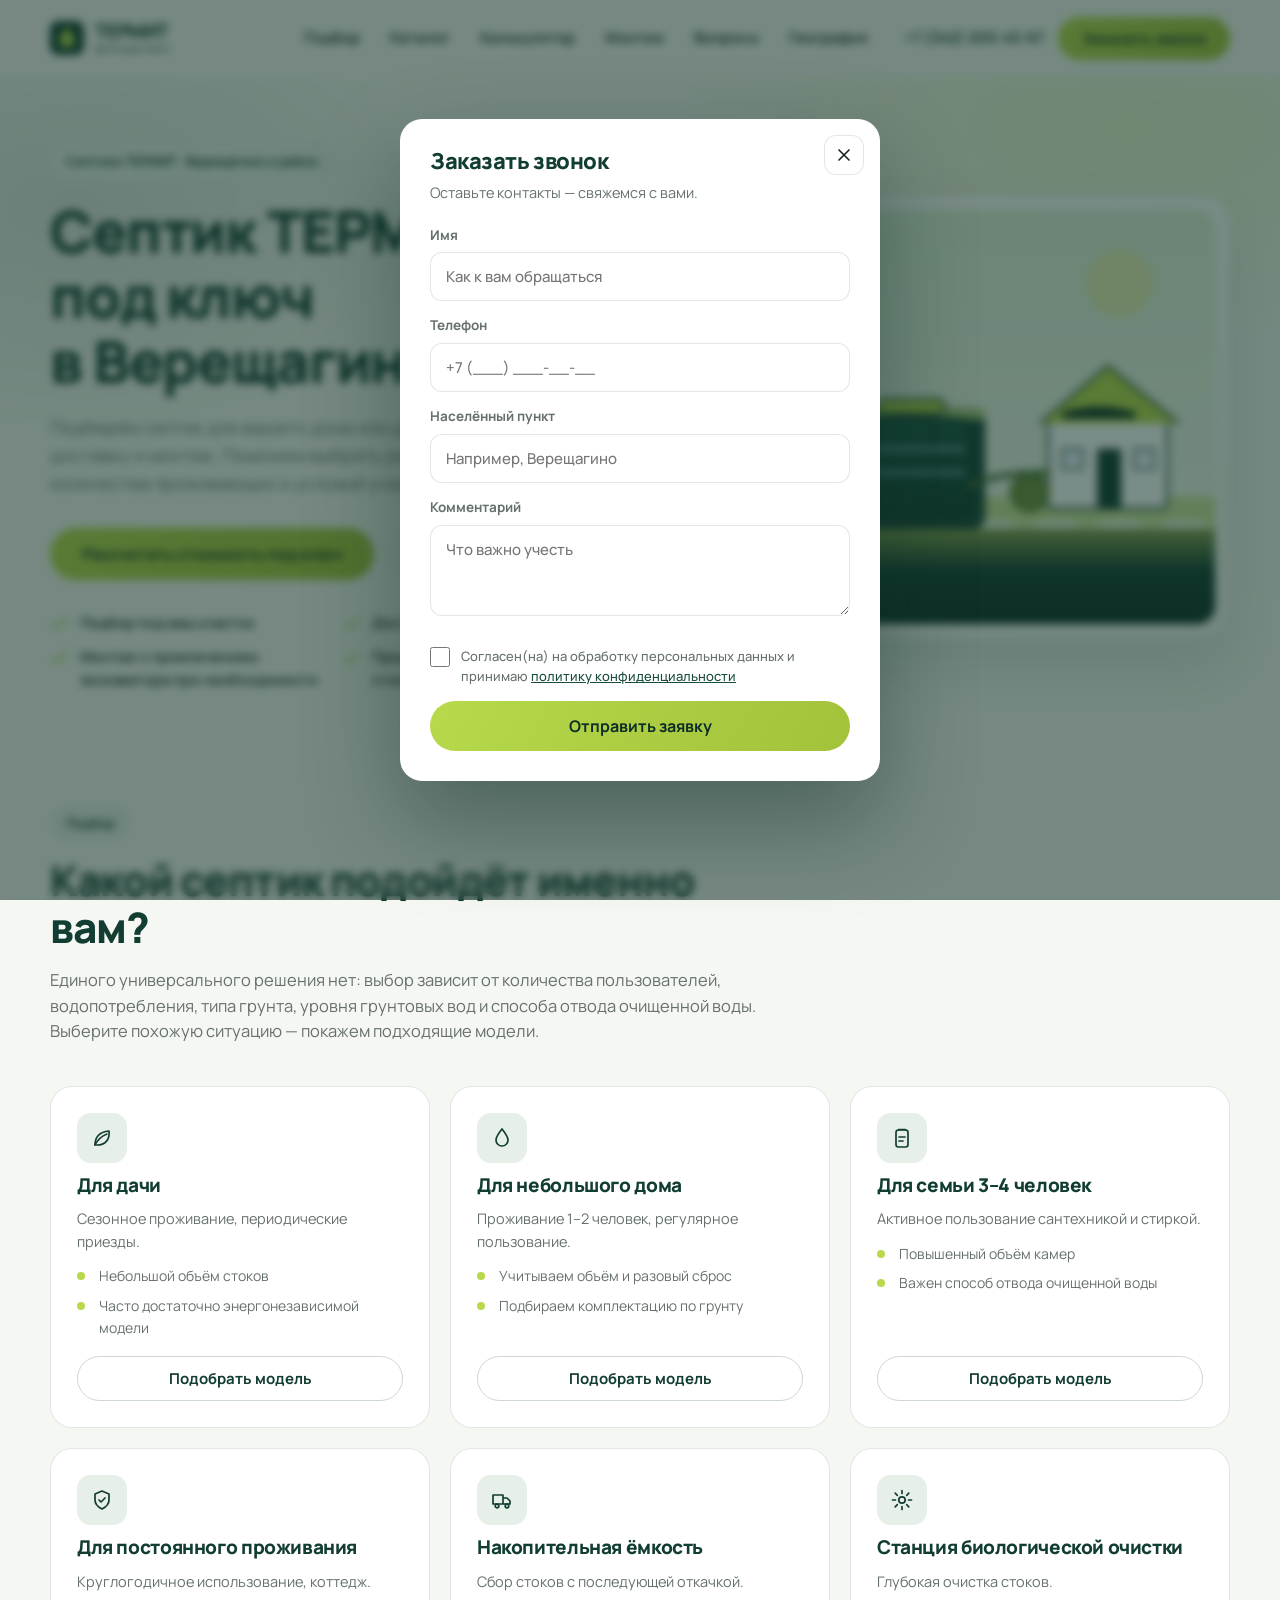
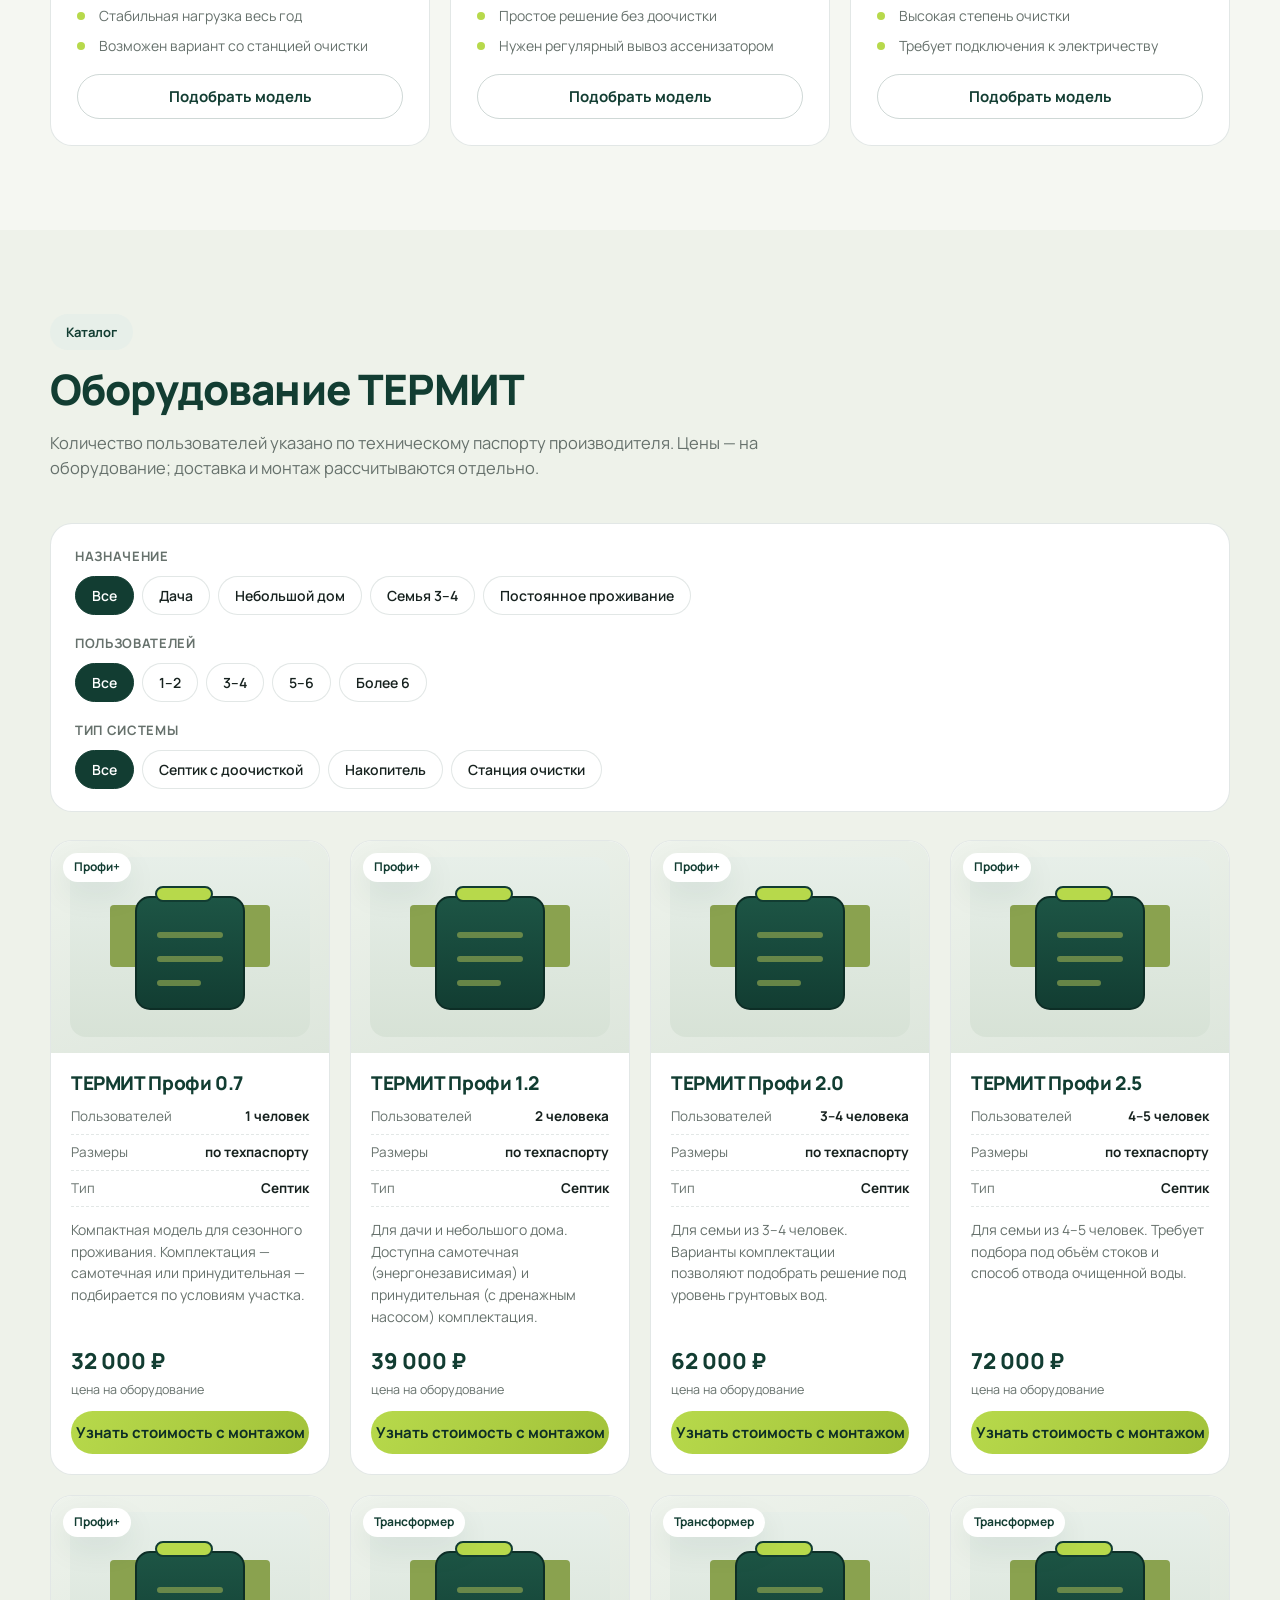
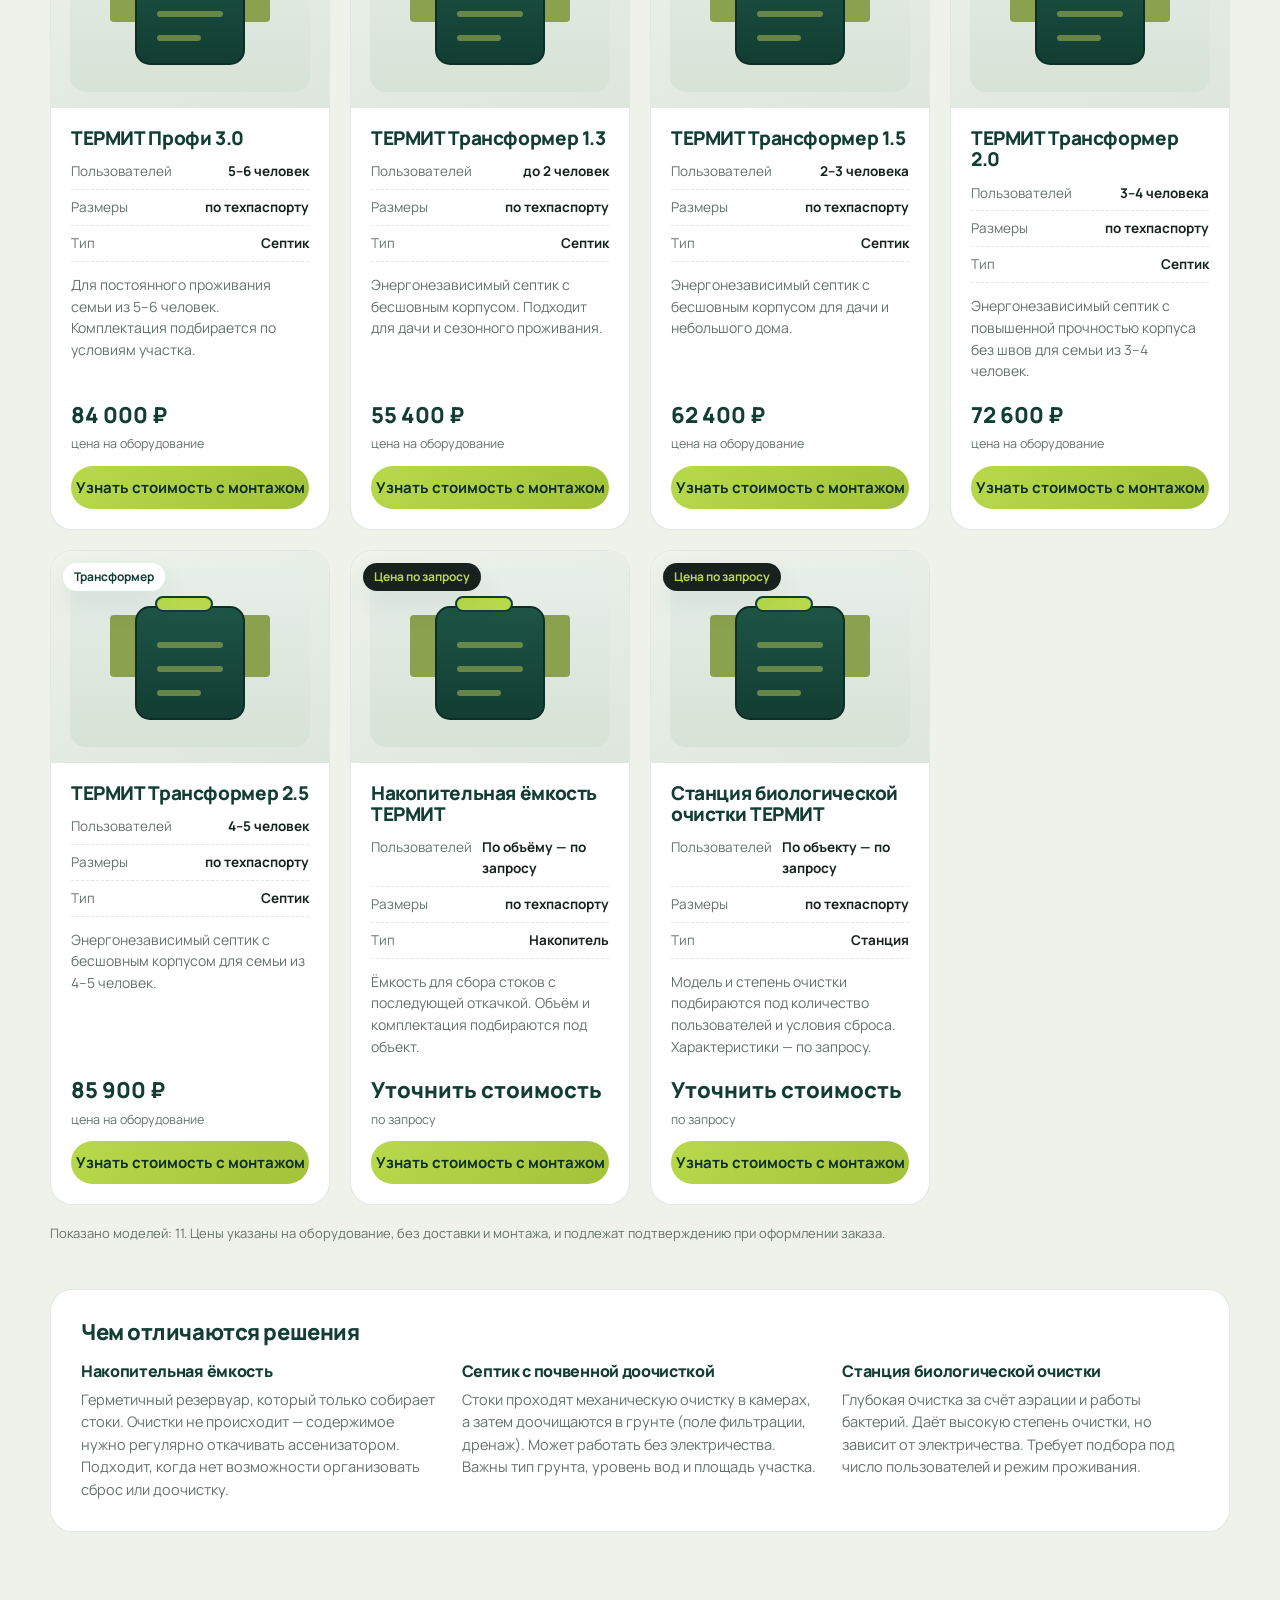
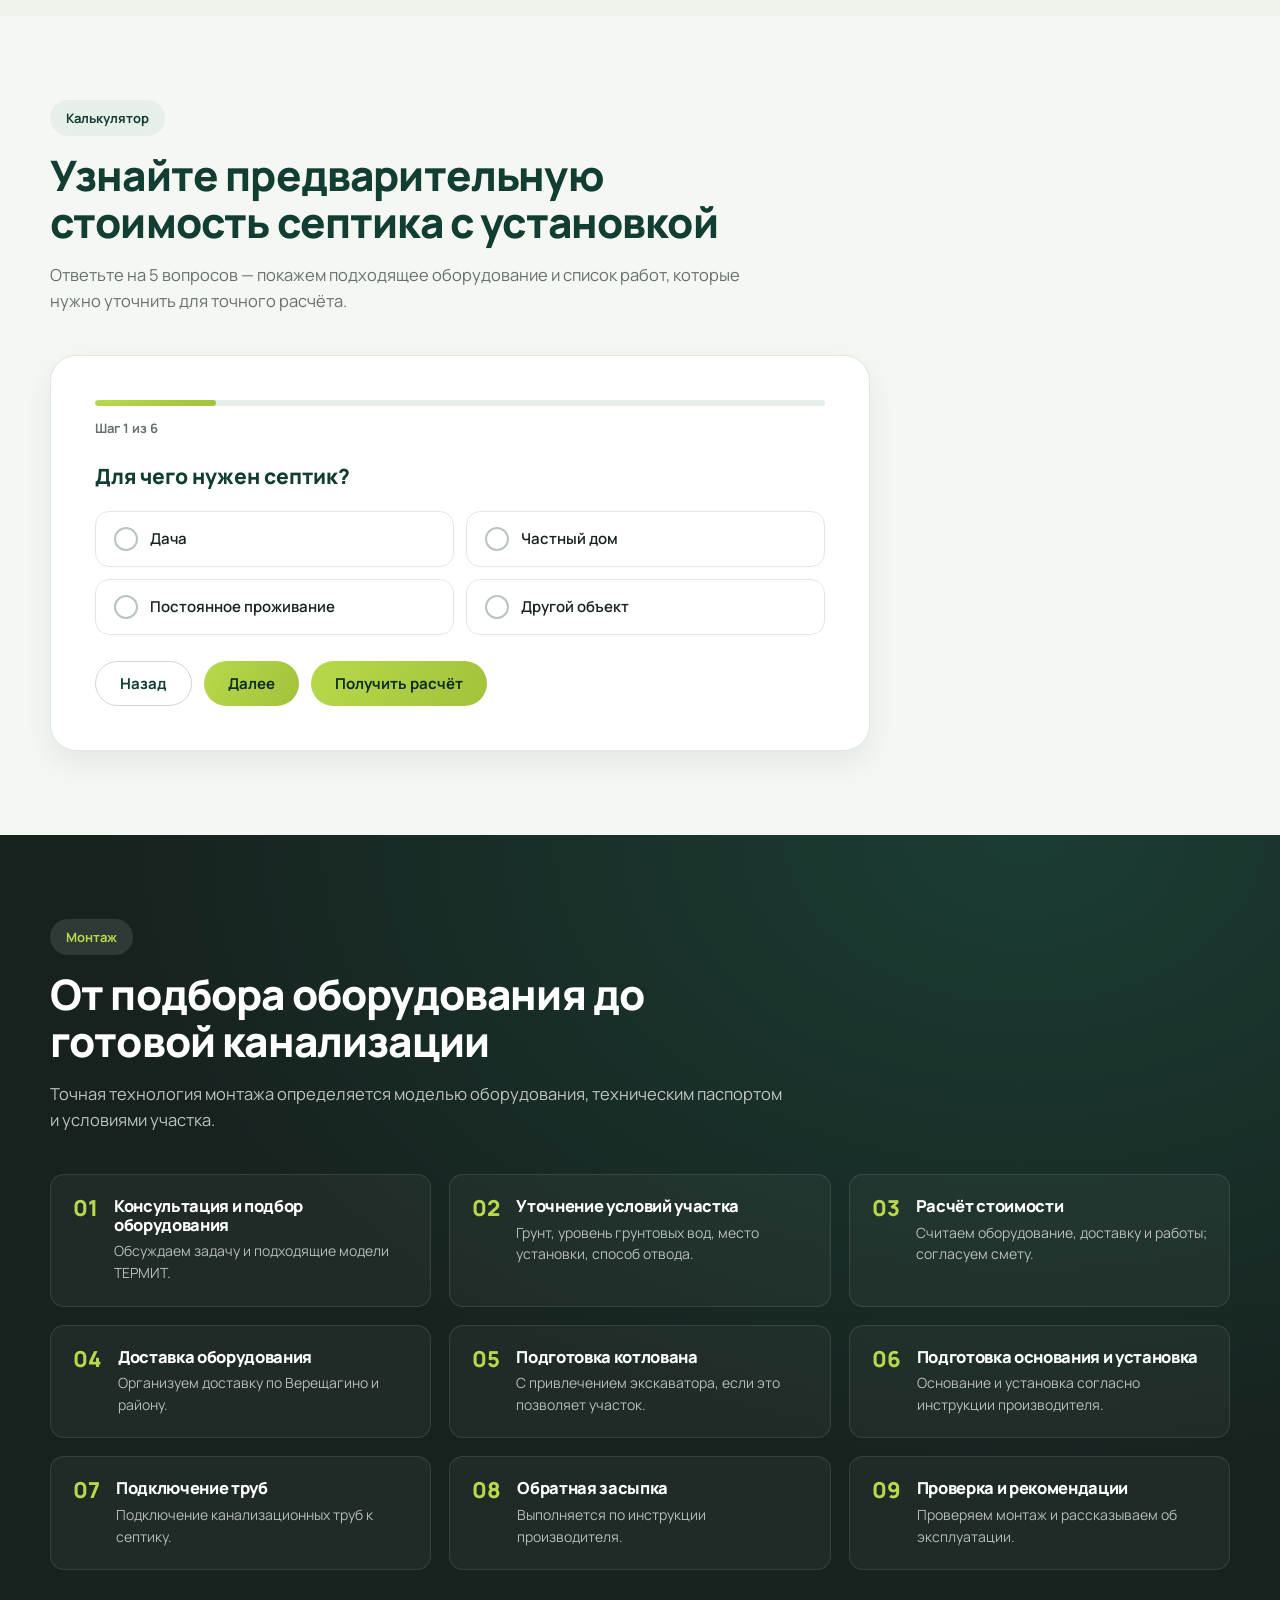
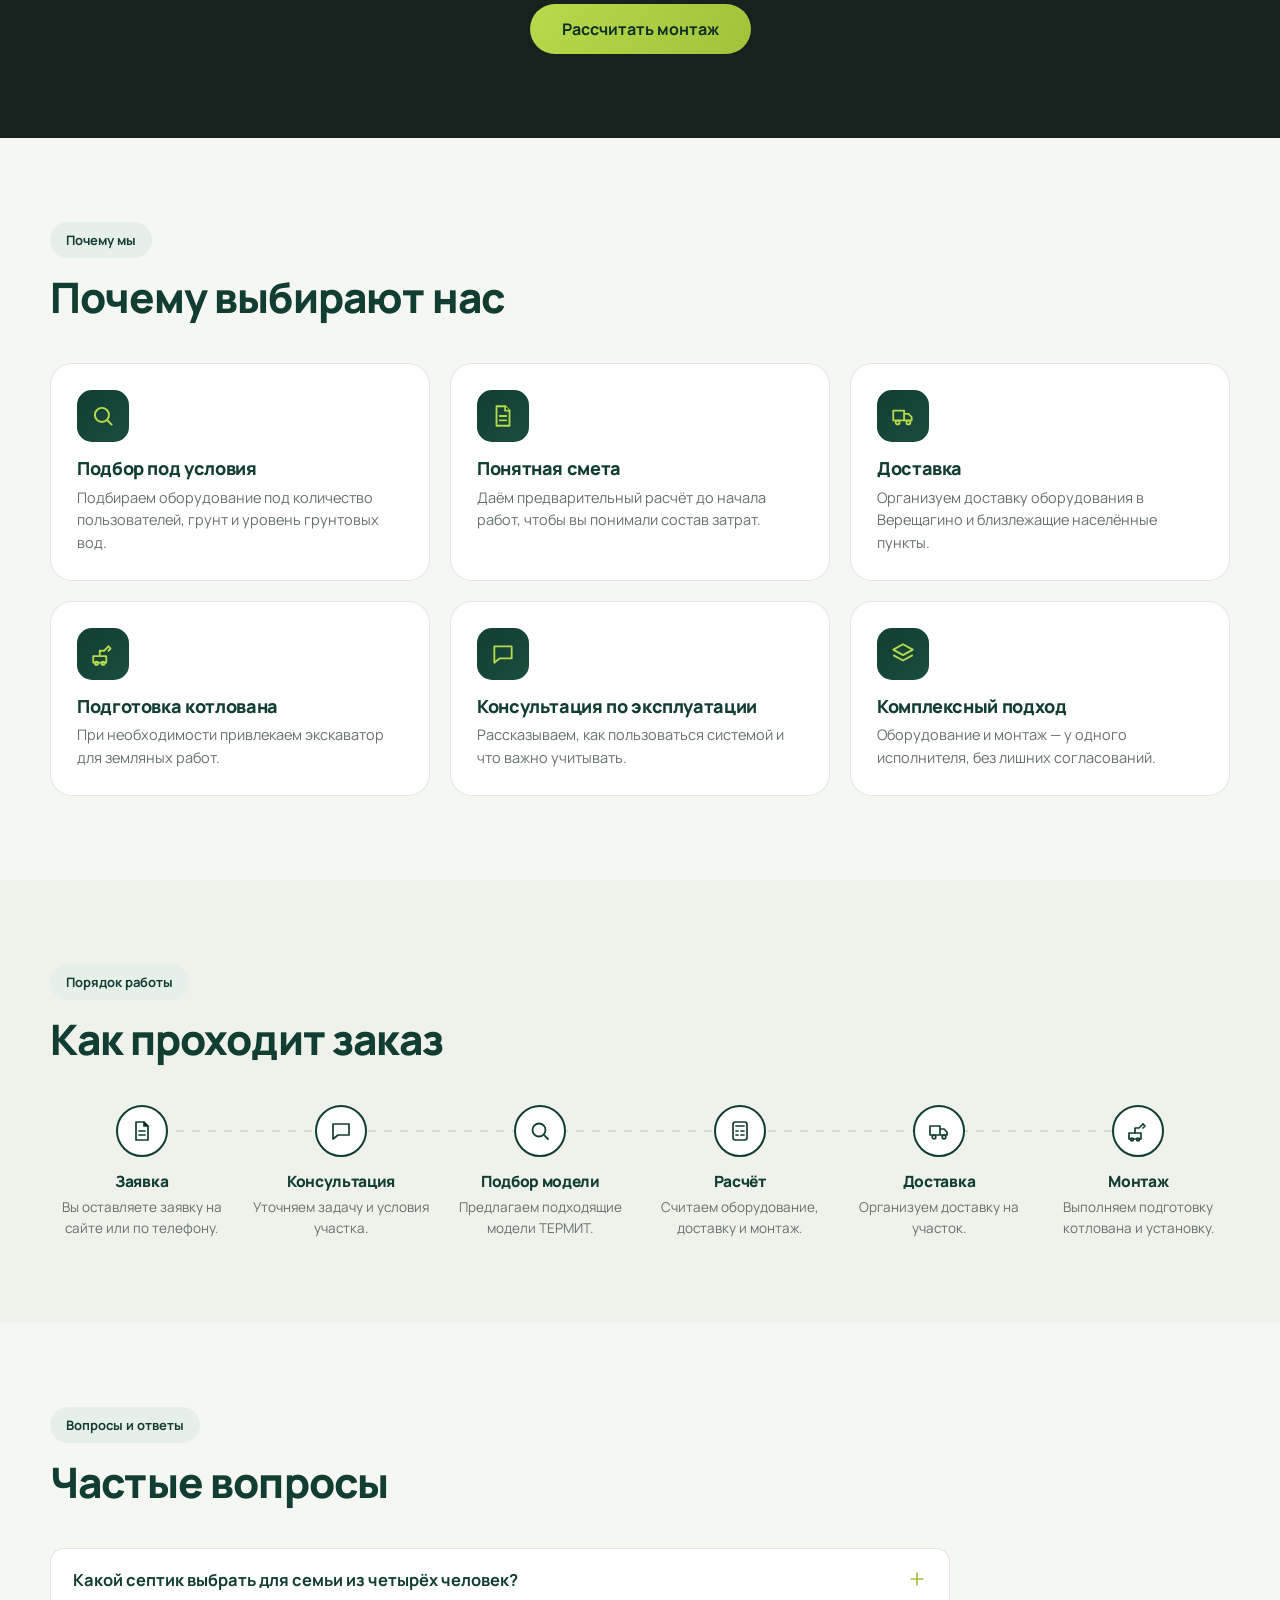
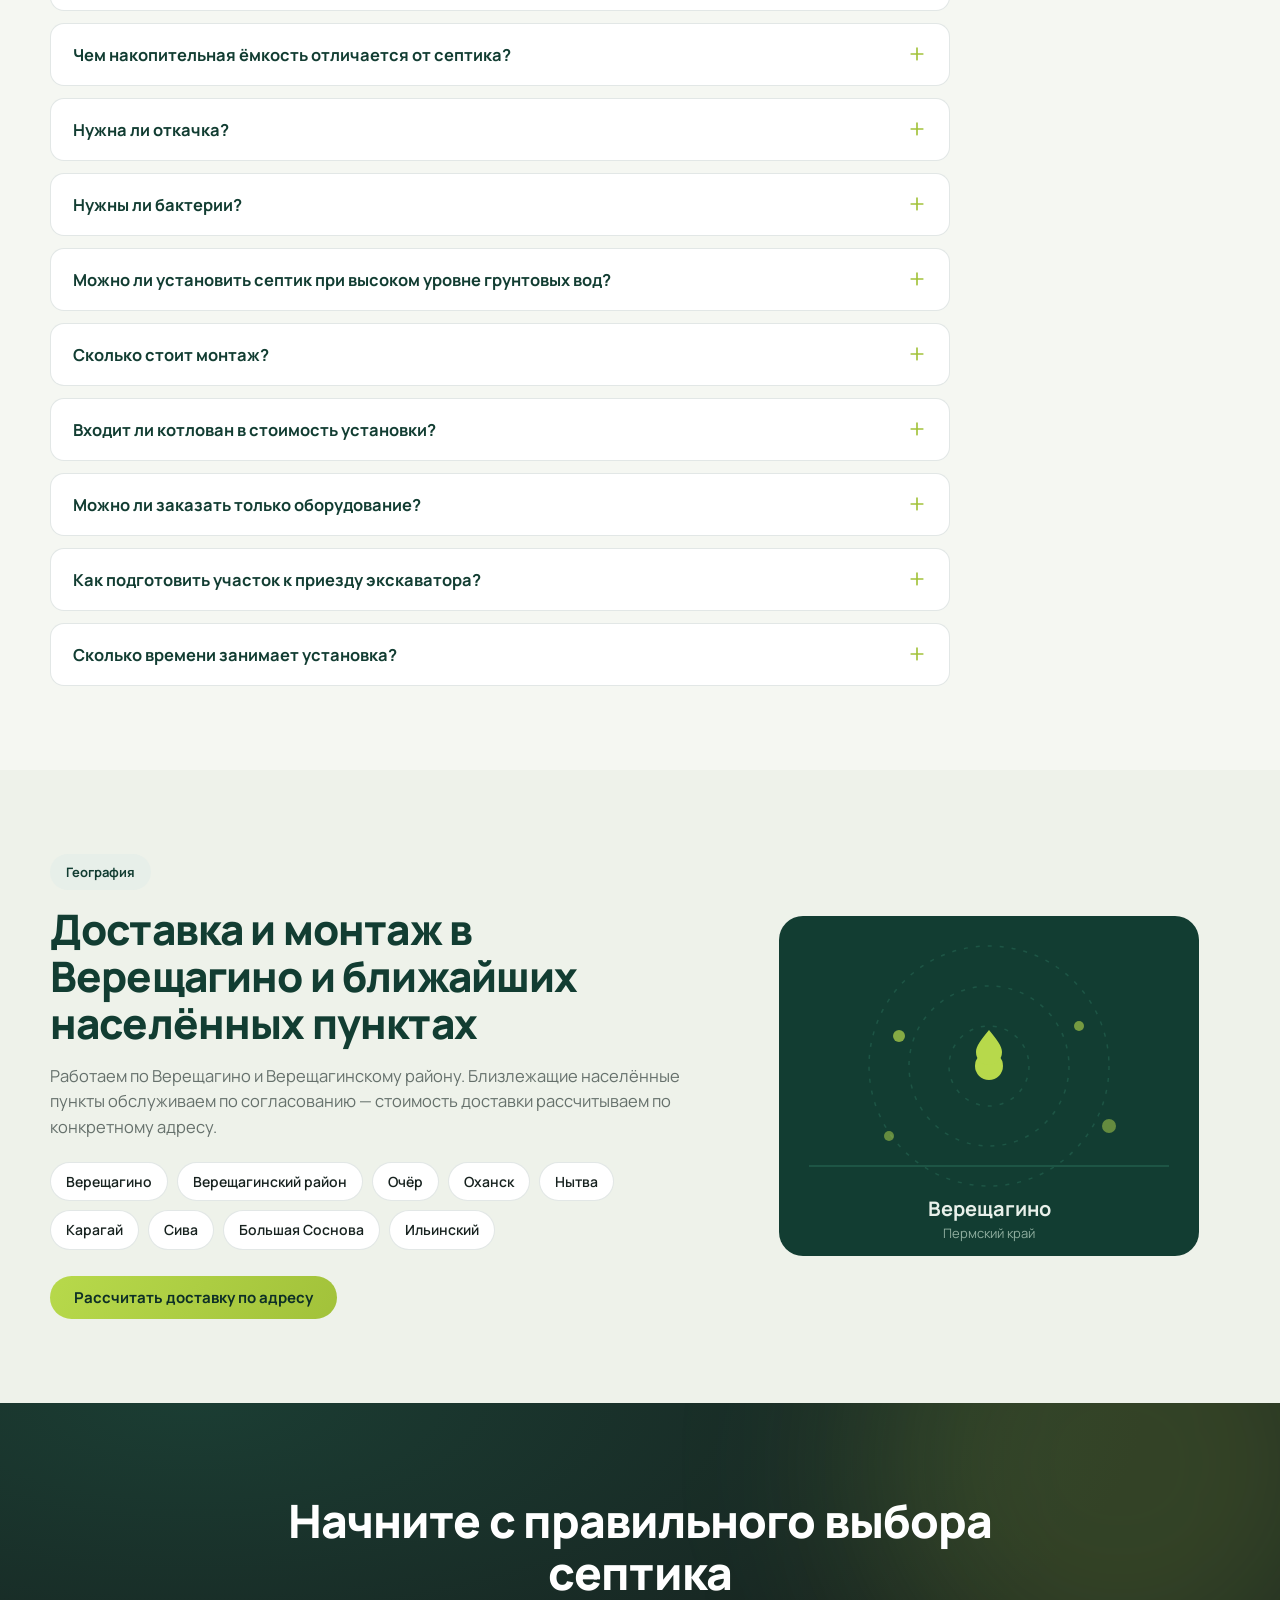
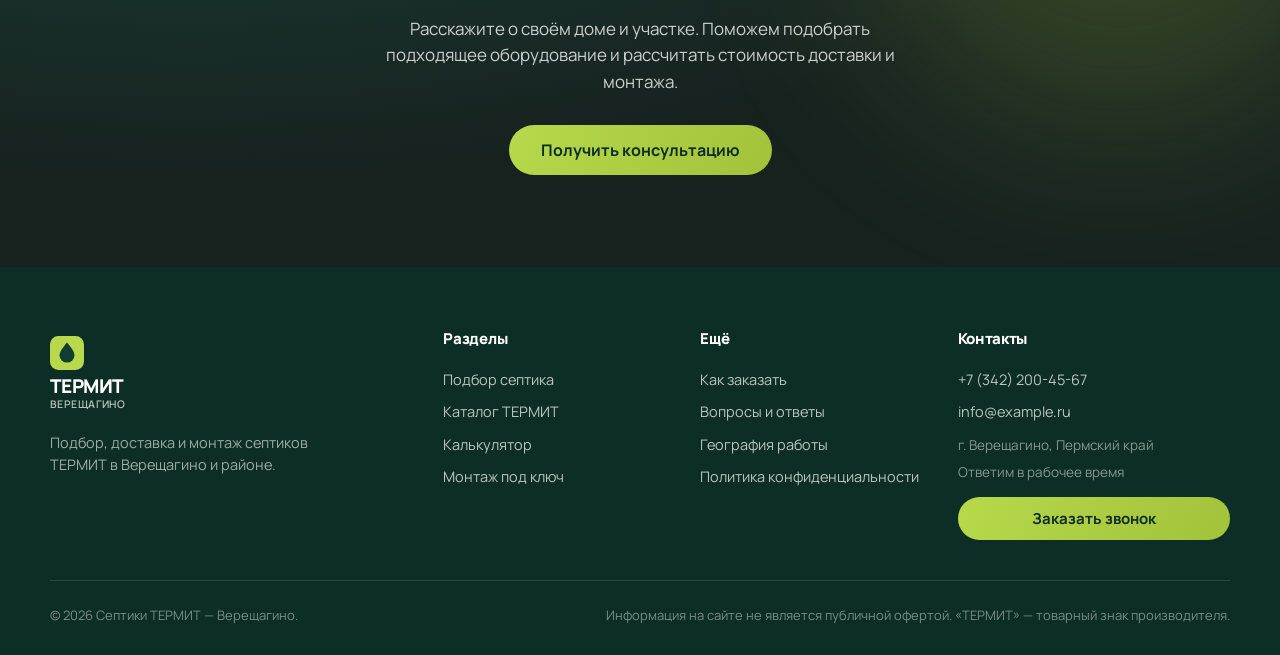
==== index.html @ f7885fa4 "Сайт ТЕРМИТ Верещагино: каталог, калькулятор, формы, монтаж под ключ" ====
<!DOCTYPE html>
<html lang="ru">
<head>
  <meta charset="UTF-8" />
  <meta name="viewport" content="width=device-width, initial-scale=1.0" />
  <title>Септики ТЕРМИТ под ключ в Верещагино — подбор, доставка и монтаж</title>
  <meta name="description" content="Подбор, доставка и монтаж септиков ТЕРМИТ в Верещагино и районе. Поможем выбрать септик под ваш участок, рассчитаем стоимость под ключ. Оставьте заявку на консультацию." />
  <meta name="keywords" content="септик Верещагино, установка септика Верещагино, ТЕРМИТ Верещагино, монтаж септика под ключ, автономная канализация Верещагино" />
  <meta name="robots" content="index, follow" />
  <link rel="canonical" href="https://example.ru/" />

  <!-- Open Graph -->
  <meta property="og:type" content="website" />
  <meta property="og:title" content="Септики ТЕРМИТ под ключ в Верещагино — подбор, доставка и монтаж" />
  <meta property="og:description" content="Подберём септик ТЕРМИТ под ваш дом или дачу, организуем доставку и монтаж. Предварительный расчёт стоимости под ключ." />
  <meta property="og:image" content="img/hero.svg" />
  <meta property="og:locale" content="ru_RU" />

  <link rel="preconnect" href="https://fonts.googleapis.com" />
  <link rel="preconnect" href="https://fonts.gstatic.com" crossorigin />
  <link href="https://fonts.googleapis.com/css2?family=Manrope:wght@400;500;600;700;800&display=swap" rel="stylesheet" />
  <link rel="stylesheet" href="css/styles.css" />
  <link rel="icon" href="data:image/svg+xml,%3Csvg xmlns='http://www.w3.org/2000/svg' viewBox='0 0 32 32'%3E%3Crect width='32' height='32' rx='8' fill='%23123D32'/%3E%3Cpath d='M16 7c4 5 6 8 6 11a6 6 0 1 1-12 0c0-3 2-6 6-11z' fill='%23B7D94B'/%3E%3C/svg%3E" />

  <!-- Структурированные данные (без неподтверждённых полей: рейтингов, отзывов и т. п.) -->
  <script type="application/ld+json">
  {
    "@context": "https://schema.org",
    "@type": "LocalBusiness",
    "name": "Септики ТЕРМИТ — Верещагино",
    "description": "Подбор, доставка и монтаж септиков ТЕРМИТ в Верещагино и районе.",
    "areaServed": { "@type": "City", "name": "Верещагино" },
    "address": { "@type": "PostalAddress", "addressLocality": "Верещагино", "addressRegion": "Пермский край", "addressCountry": "RU" },
    "telephone": "+7 (342) 200-45-67",
    "url": "https://example.ru/"
  }
  </script>
</head>
<body>

  <!-- ============ SVG-спрайт иконок ============ -->
  <svg width="0" height="0" style="position:absolute" aria-hidden="true" focusable="false">
    <symbol id="i-check" viewBox="0 0 24 24"><path d="M20 6 9 17l-5-5" fill="none" stroke="currentColor" stroke-width="2.2" stroke-linecap="round" stroke-linejoin="round"/></symbol>
    <symbol id="i-phone" viewBox="0 0 24 24"><path d="M7 3.5 9.5 4l1 3.5-1.6 1.2a12 12 0 0 0 6.4 6.4L16.5 14l3.5 1 .5 2.5a2.2 2.2 0 0 1-2.3 2.5A16.5 16.5 0 0 1 4 6.3 2.2 2.2 0 0 1 6.5 4Z" fill="none" stroke="currentColor" stroke-width="1.7" stroke-linejoin="round"/></symbol>
    <symbol id="i-chat" viewBox="0 0 24 24"><path d="M4 5h16v11H9l-5 4V5Z" fill="none" stroke="currentColor" stroke-width="1.7" stroke-linejoin="round"/></symbol>
    <symbol id="i-clipboard" viewBox="0 0 24 24"><rect x="6" y="4" width="12" height="17" rx="2.4" fill="none" stroke="currentColor" stroke-width="1.7"/><path d="M9 4.5V3.5h6v1" fill="none" stroke="currentColor" stroke-width="1.7"/><path d="M9 11h6M9 15h4" stroke="currentColor" stroke-width="1.7" stroke-linecap="round"/></symbol>
    <symbol id="i-search" viewBox="0 0 24 24"><circle cx="11" cy="11" r="6.5" fill="none" stroke="currentColor" stroke-width="1.8"/><path d="m20 20-3.6-3.6" stroke="currentColor" stroke-width="1.8" stroke-linecap="round"/></symbol>
    <symbol id="i-calc" viewBox="0 0 24 24"><rect x="5" y="3" width="14" height="18" rx="2.4" fill="none" stroke="currentColor" stroke-width="1.7"/><path d="M8 7h8M8 12h2m3 0h3M8 16h2m3 0h3" stroke="currentColor" stroke-width="1.7" stroke-linecap="round"/></symbol>
    <symbol id="i-truck" viewBox="0 0 24 24"><path d="M3 7h10v9H3zM13 10h4l3 3v3h-7z" fill="none" stroke="currentColor" stroke-width="1.7" stroke-linejoin="round"/><circle cx="7" cy="18" r="1.8" fill="none" stroke="currentColor" stroke-width="1.7"/><circle cx="17" cy="18" r="1.8" fill="none" stroke="currentColor" stroke-width="1.7"/></symbol>
    <symbol id="i-excavator" viewBox="0 0 24 24"><path d="M3 20h12v-6H3z" fill="none" stroke="currentColor" stroke-width="1.7" stroke-linejoin="round"/><path d="M9 14V9h4l4-4" fill="none" stroke="currentColor" stroke-width="1.7" stroke-linecap="round" stroke-linejoin="round"/><path d="m17 5 2 2-2 2" fill="none" stroke="currentColor" stroke-width="1.7" stroke-linecap="round" stroke-linejoin="round"/><circle cx="6" cy="20.5" r="1.5" fill="none" stroke="currentColor" stroke-width="1.7"/><circle cx="12" cy="20.5" r="1.5" fill="none" stroke="currentColor" stroke-width="1.7"/></symbol>
    <symbol id="i-layers" viewBox="0 0 24 24"><path d="m12 3 9 5-9 5-9-5 9-5Z" fill="none" stroke="currentColor" stroke-width="1.7" stroke-linejoin="round"/><path d="m3 13 9 5 9-5" fill="none" stroke="currentColor" stroke-width="1.7" stroke-linejoin="round"/></symbol>
    <symbol id="i-pipe" viewBox="0 0 24 24"><path d="M4 6h8a4 4 0 0 1 4 4v8" fill="none" stroke="currentColor" stroke-width="2" stroke-linecap="round"/><path d="M4 3v6M16 18v3" stroke="currentColor" stroke-width="2" stroke-linecap="round"/></symbol>
    <symbol id="i-shield" viewBox="0 0 24 24"><path d="M12 3 5 6v6c0 4 3 7 7 9 4-2 7-5 7-9V6l-7-3Z" fill="none" stroke="currentColor" stroke-width="1.7" stroke-linejoin="round"/><path d="m9 12 2 2 4-4" fill="none" stroke="currentColor" stroke-width="1.7" stroke-linecap="round" stroke-linejoin="round"/></symbol>
    <symbol id="i-doc" viewBox="0 0 24 24"><path d="M6 3h8l4 4v14H6z" fill="none" stroke="currentColor" stroke-width="1.7" stroke-linejoin="round"/><path d="M14 3v4h4M9 12h6M9 16h6" stroke="currentColor" stroke-width="1.7" stroke-linecap="round"/></symbol>
    <symbol id="i-ruler" viewBox="0 0 24 24"><path d="m4 20 16-16 0 0" fill="none"/><rect x="2.5" y="13.5" width="18" height="6" rx="1.5" transform="rotate(-45 11.5 16.5)" fill="none" stroke="currentColor" stroke-width="1.7"/><path d="m9 12 1.5 1.5M12 9l1.5 1.5M15 6l1.5 1.5" stroke="currentColor" stroke-width="1.5" stroke-linecap="round"/></symbol>
    <symbol id="i-leaf" viewBox="0 0 24 24"><path d="M5 19c0-8 5-13 14-14 1 9-4 14-12 14H5Z" fill="none" stroke="currentColor" stroke-width="1.7" stroke-linejoin="round"/><path d="M5 19c3-6 7-9 12-11" fill="none" stroke="currentColor" stroke-width="1.5" stroke-linecap="round"/></symbol>
    <symbol id="i-drop" viewBox="0 0 24 24"><path d="M12 3c4 5 6 8 6 11a6 6 0 1 1-12 0c0-3 2-6 6-11Z" fill="none" stroke="currentColor" stroke-width="1.7" stroke-linejoin="round"/></symbol>
    <symbol id="i-gear" viewBox="0 0 24 24"><circle cx="12" cy="12" r="3.2" fill="none" stroke="currentColor" stroke-width="1.7"/><path d="M12 2.5v3M12 18.5v3M2.5 12h3M18.5 12h3M5.2 5.2l2.1 2.1M16.7 16.7l2.1 2.1M18.8 5.2l-2.1 2.1M7.3 16.7l-2.1 2.1" stroke="currentColor" stroke-width="1.7" stroke-linecap="round"/></symbol>
    <symbol id="i-map" viewBox="0 0 24 24"><path d="M12 21s7-6.2 7-11a7 7 0 1 0-14 0c0 4.8 7 11 7 11Z" fill="none" stroke="currentColor" stroke-width="1.7" stroke-linejoin="round"/><circle cx="12" cy="10" r="2.5" fill="none" stroke="currentColor" stroke-width="1.7"/></symbol>
    <symbol id="i-close" viewBox="0 0 24 24"><path d="M6 6l12 12M18 6 6 18" stroke="currentColor" stroke-width="2" stroke-linecap="round"/></symbol>
    <symbol id="i-arrow" viewBox="0 0 24 24"><path d="M5 12h13M13 6l6 6-6 6" fill="none" stroke="currentColor" stroke-width="2" stroke-linecap="round" stroke-linejoin="round"/></symbol>
    <symbol id="i-plus" viewBox="0 0 24 24"><path d="M12 5v14M5 12h14" stroke="currentColor" stroke-width="2" stroke-linecap="round"/></symbol>
  </svg>

  <!-- ============ HEADER ============ -->
  <header class="header" id="header">
    <div class="container header__inner">
      <a href="#" class="logo" aria-label="На главную">
        <span class="logo__mark" aria-hidden="true"><svg viewBox="0 0 32 32" width="34" height="34"><rect width="32" height="32" rx="8" fill="#123D32"/><path d="M16 6c4.5 5.5 7 9 7 12a7 7 0 1 1-14 0c0-3 2.5-6.5 7-12z" fill="#B7D94B"/></svg></span>
        <span class="logo__text">ТЕРМИТ<small>Верещагино</small></span>
      </a>

      <nav class="nav" id="nav" aria-label="Основное меню">
        <a href="#selection" class="nav__link">Подбор</a>
        <a href="#catalog" class="nav__link">Каталог</a>
        <a href="#calc" class="nav__link">Калькулятор</a>
        <a href="#montage" class="nav__link">Монтаж</a>
        <a href="#faq" class="nav__link">Вопросы</a>
        <a href="#geo" class="nav__link">География</a>
        <div class="nav__mobile-cta">
          <a class="btn btn--ghost btn--block" data-phone href="tel:+73422004567">Позвонить</a>
          <button class="btn btn--primary btn--block" type="button" data-lead="callback">Заказать звонок</button>
        </div>
      </nav>

      <div class="header__actions">
        <a class="header__phone" data-phone href="tel:+73422004567">+7 (342) 200-45-67</a>
        <button class="btn btn--primary" type="button" data-lead="callback">Заказать звонок</button>
        <button class="burger" id="burger" type="button" aria-label="Открыть меню" aria-expanded="false">
          <span></span><span></span><span></span>
        </button>
      </div>
    </div>
  </header>

  <main>
    <!-- ============ БЛОК 1. ПЕРВЫЙ ЭКРАН ============ -->
    <section class="hero" id="top">
      <div class="hero__glow" aria-hidden="true"></div>
      <div class="container hero__inner">
        <div class="hero__content">
          <span class="pill reveal">Септики ТЕРМИТ · Верещагино и район</span>
          <h1 class="hero__title reveal">Септик ТЕРМИТ под&nbsp;ключ в&nbsp;Верещагино</h1>
          <p class="hero__text reveal">
            Подберём септик для вашего дома или дачи, организуем доставку и монтаж.
            Поможем выбрать решение с учётом количества проживающих и условий участка.
          </p>
          <div class="hero__cta reveal">
            <a class="btn btn--primary btn--lg" href="#calc">Рассчитать стоимость под ключ</a>
            <a class="btn btn--ghost btn--lg" href="#catalog">Подобрать септик</a>
          </div>
          <ul class="hero__trust reveal">
            <li><svg class="ic"><use href="#i-check"/></svg>Подбор под ваш участок</li>
            <li><svg class="ic"><use href="#i-check"/></svg>Доставка в Верещагино и район</li>
            <li><svg class="ic"><use href="#i-check"/></svg>Монтаж с привлечением экскаватора при необходимости</li>
            <li><svg class="ic"><use href="#i-check"/></svg>Предварительный расчёт стоимости</li>
          </ul>
        </div>

        <div class="hero__visual reveal">
          <div class="hero__card">
            <img class="hero__img" src="img/hero.svg" width="640" height="520" alt="Септик ТЕРМИТ, установленный на загородном участке" loading="eager" />
          </div>
        </div>
      </div>
    </section>

    <!-- ============ БЛОК 2. ПОДБОР СЕПТИКА ============ -->
    <section class="section" id="selection">
      <div class="container">
        <div class="section__head reveal">
          <span class="pill">Подбор</span>
          <h2 class="section__title">Какой септик подойдёт именно вам?</h2>
          <p class="section__sub">
            Единого универсального решения нет: выбор зависит от количества пользователей, водопотребления,
            типа грунта, уровня грунтовых вод и способа отвода очищенной воды. Выберите похожую ситуацию — покажем подходящие модели.
          </p>
        </div>

        <div class="pick">
          <article class="pick__card reveal">
            <div class="pick__icon"><svg class="ic"><use href="#i-leaf"/></svg></div>
            <h3>Для дачи</h3>
            <p class="pick__purpose">Сезонное проживание, периодические приезды.</p>
            <ul class="pick__list">
              <li>Небольшой объём стоков</li>
              <li>Часто достаточно энергонезависимой модели</li>
            </ul>
            <button class="btn btn--ghost btn--block" type="button" data-purpose="dacha">Подобрать модель</button>
          </article>

          <article class="pick__card reveal">
            <div class="pick__icon"><svg class="ic"><use href="#i-drop"/></svg></div>
            <h3>Для небольшого дома</h3>
            <p class="pick__purpose">Проживание 1–2 человек, регулярное пользование.</p>
            <ul class="pick__list">
              <li>Учитываем объём и разовый сброс</li>
              <li>Подбираем комплектацию по грунту</li>
            </ul>
            <button class="btn btn--ghost btn--block" type="button" data-purpose="house">Подобрать модель</button>
          </article>

          <article class="pick__card reveal">
            <div class="pick__icon"><svg class="ic"><use href="#i-clipboard"/></svg></div>
            <h3>Для семьи 3–4 человек</h3>
            <p class="pick__purpose">Активное пользование сантехникой и стиркой.</p>
            <ul class="pick__list">
              <li>Повышенный объём камер</li>
              <li>Важен способ отвода очищенной воды</li>
            </ul>
            <button class="btn btn--ghost btn--block" type="button" data-purpose="family34">Подобрать модель</button>
          </article>

          <article class="pick__card reveal">
            <div class="pick__icon"><svg class="ic"><use href="#i-shield"/></svg></div>
            <h3>Для постоянного проживания</h3>
            <p class="pick__purpose">Круглогодичное использование, коттедж.</p>
            <ul class="pick__list">
              <li>Стабильная нагрузка весь год</li>
              <li>Возможен вариант со станцией очистки</li>
            </ul>
            <button class="btn btn--ghost btn--block" type="button" data-purpose="permanent">Подобрать модель</button>
          </article>

          <article class="pick__card reveal">
            <div class="pick__icon"><svg class="ic"><use href="#i-truck"/></svg></div>
            <h3>Накопительная ёмкость</h3>
            <p class="pick__purpose">Сбор стоков с последующей откачкой.</p>
            <ul class="pick__list">
              <li>Простое решение без доочистки</li>
              <li>Нужен регулярный вывоз ассенизатором</li>
            </ul>
            <button class="btn btn--ghost btn--block" type="button" data-type="storage">Подобрать модель</button>
          </article>

          <article class="pick__card reveal">
            <div class="pick__icon"><svg class="ic"><use href="#i-gear"/></svg></div>
            <h3>Станция биологической очистки</h3>
            <p class="pick__purpose">Глубокая очистка стоков.</p>
            <ul class="pick__list">
              <li>Высокая степень очистки</li>
              <li>Требует подключения к электричеству</li>
            </ul>
            <button class="btn btn--ghost btn--block" type="button" data-type="station">Подобрать модель</button>
          </article>
        </div>
      </div>
    </section>

    <!-- ============ БЛОК 3. КАТАЛОГ ТЕРМИТ ============ -->
    <section class="section section--soft" id="catalog">
      <div class="container">
        <div class="section__head reveal">
          <span class="pill">Каталог</span>
          <h2 class="section__title">Оборудование ТЕРМИТ</h2>
          <p class="section__sub">
            Количество пользователей указано по техническому паспорту производителя.
            Цены — на оборудование; доставка и монтаж рассчитываются отдельно.
          </p>
        </div>

        <!-- Фильтры -->
        <div class="filters reveal" id="filters">
          <div class="filters__group">
            <span class="filters__label">Назначение</span>
            <div class="chips" data-filter="purpose">
              <button class="chip is-active" type="button" data-value="all">Все</button>
              <button class="chip" type="button" data-value="dacha">Дача</button>
              <button class="chip" type="button" data-value="house">Небольшой дом</button>
              <button class="chip" type="button" data-value="family34">Семья 3–4</button>
              <button class="chip" type="button" data-value="permanent">Постоянное проживание</button>
            </div>
          </div>
          <div class="filters__group">
            <span class="filters__label">Пользователей</span>
            <div class="chips" data-filter="users">
              <button class="chip is-active" type="button" data-value="all">Все</button>
              <button class="chip" type="button" data-value="1-2">1–2</button>
              <button class="chip" type="button" data-value="3-4">3–4</button>
              <button class="chip" type="button" data-value="5-6">5–6</button>
              <button class="chip" type="button" data-value="6+">Более 6</button>
            </div>
          </div>
          <div class="filters__group">
            <span class="filters__label">Тип системы</span>
            <div class="chips" data-filter="type">
              <button class="chip is-active" type="button" data-value="all">Все</button>
              <button class="chip" type="button" data-value="septic">Септик с доочисткой</button>
              <button class="chip" type="button" data-value="storage">Накопитель</button>
              <button class="chip" type="button" data-value="station">Станция очистки</button>
            </div>
          </div>
          <button class="filters__reset" type="button" id="filtersReset" hidden>Сбросить фильтры</button>
        </div>

        <div class="catalog__grid" id="catalogGrid" aria-live="polite"></div>
        <p class="catalog__none" id="catalogNone" hidden>
          По выбранным фильтрам ничего не нашлось. <button class="linklike" type="button" data-lead="selection">Оставьте заявку</button> — подберём вариант вручную.
        </p>
        <p class="catalog__meta" id="catalogMeta"></p>

        <!-- Разница между решениями -->
        <div class="types reveal">
          <h3 class="types__title">Чем отличаются решения</h3>
          <div class="types__grid">
            <div class="types__col">
              <h4>Накопительная ёмкость</h4>
              <p>Герметичный резервуар, который только собирает стоки. Очистки не происходит — содержимое нужно регулярно откачивать ассенизатором. Подходит, когда нет возможности организовать сброс или доочистку.</p>
            </div>
            <div class="types__col">
              <h4>Септик с почвенной доочисткой</h4>
              <p>Стоки проходят механическую очистку в камерах, а затем доочищаются в грунте (поле фильтрации, дренаж). Может работать без электричества. Важны тип грунта, уровень вод и площадь участка.</p>
            </div>
            <div class="types__col">
              <h4>Станция биологической очистки</h4>
              <p>Глубокая очистка за счёт аэрации и работы бактерий. Даёт высокую степень очистки, но зависит от электричества. Требует подбора под число пользователей и режим проживания.</p>
            </div>
          </div>
        </div>
      </div>
    </section>

    <!-- ============ БЛОК 4. КАЛЬКУЛЯТОР ============ -->
    <section class="section" id="calc">
      <div class="container">
        <div class="section__head reveal">
          <span class="pill">Калькулятор</span>
          <h2 class="section__title">Узнайте предварительную стоимость септика с установкой</h2>
          <p class="section__sub">Ответьте на 5 вопросов — покажем подходящее оборудование и список работ, которые нужно уточнить для точного расчёта.</p>
        </div>

        <div class="calc reveal" id="calcApp">
          <div class="calc__progress" aria-hidden="true"><span id="calcBar"></span></div>
          <p class="calc__steplabel" id="calcStepLabel">Шаг 1 из 6</p>

          <form id="calcForm" novalidate>
            <!-- Шаг 1 -->
            <fieldset class="calc__step is-active" data-step="1">
              <legend class="calc__q">Для чего нужен септик?</legend>
              <div class="opts">
                <label class="opt"><input type="radio" name="q1" value="dacha"><span>Дача</span></label>
                <label class="opt"><input type="radio" name="q1" value="house"><span>Частный дом</span></label>
                <label class="opt"><input type="radio" name="q1" value="permanent"><span>Постоянное проживание</span></label>
                <label class="opt"><input type="radio" name="q1" value="other"><span>Другой объект</span></label>
              </div>
              <p class="calc__err" data-err="1" hidden>Выберите вариант</p>
            </fieldset>

            <!-- Шаг 2 -->
            <fieldset class="calc__step" data-step="2">
              <legend class="calc__q">Сколько человек будет пользоваться канализацией?</legend>
              <div class="opts">
                <label class="opt"><input type="radio" name="q2" value="1-2"><span>1–2 человека</span></label>
                <label class="opt"><input type="radio" name="q2" value="3-4"><span>3–4 человека</span></label>
                <label class="opt"><input type="radio" name="q2" value="5-6"><span>5–6 человек</span></label>
                <label class="opt"><input type="radio" name="q2" value="6+"><span>Более 6 человек</span></label>
              </div>
              <p class="calc__err" data-err="2" hidden>Выберите вариант</p>
            </fieldset>

            <!-- Шаг 3 -->
            <fieldset class="calc__step" data-step="3">
              <legend class="calc__q">Какой тип системы интересует?</legend>
              <div class="opts">
                <label class="opt"><input type="radio" name="q3" value="unknown"><span>Пока не знаю, нужна консультация</span></label>
                <label class="opt"><input type="radio" name="q3" value="storage"><span>Накопительная ёмкость</span></label>
                <label class="opt"><input type="radio" name="q3" value="septic"><span>Септик с доочисткой</span></label>
                <label class="opt"><input type="radio" name="q3" value="station"><span>Станция биологической очистки</span></label>
              </div>
              <p class="calc__err" data-err="3" hidden>Выберите вариант</p>
            </fieldset>

            <!-- Шаг 4 -->
            <fieldset class="calc__step" data-step="4">
              <legend class="calc__q">Какие условия на участке?</legend>
              <div class="opts">
                <label class="opt"><input type="radio" name="q4" value="sand"><span>Песок</span></label>
                <label class="opt"><input type="radio" name="q4" value="clay"><span>Глина</span></label>
                <label class="opt"><input type="radio" name="q4" value="water"><span>Высокий уровень грунтовых вод</span></label>
                <label class="opt"><input type="radio" name="q4" value="unknown"><span>Не знаю</span></label>
              </div>
              <p class="calc__err" data-err="4" hidden>Выберите вариант</p>
            </fieldset>

            <!-- Шаг 5 -->
            <fieldset class="calc__step" data-step="5">
              <legend class="calc__q">Что необходимо включить в расчёт?</legend>
              <div class="opts">
                <label class="opt"><input type="radio" name="q5" value="equip"><span>Только оборудование</span></label>
                <label class="opt"><input type="radio" name="q5" value="delivery"><span>Оборудование и доставка</span></label>
                <label class="opt"><input type="radio" name="q5" value="montage"><span>Оборудование, доставка и монтаж</span></label>
                <label class="opt"><input type="radio" name="q5" value="turnkey"><span>Нужен полный расчёт под ключ</span></label>
              </div>
              <p class="calc__err" data-err="5" hidden>Выберите вариант</p>
            </fieldset>

            <!-- Шаг 6: результат + контакты -->
            <fieldset class="calc__step" data-step="6">
              <legend class="calc__q">Предварительный результат</legend>

              <div class="calc__summary" id="calcSummary"></div>

              <div class="calc__contact">
                <label class="field"><span>Имя</span><input type="text" name="name" autocomplete="name" placeholder="Как к вам обращаться" required /></label>
                <label class="field"><span>Телефон</span><input type="tel" name="phone" autocomplete="tel" placeholder="+7 (___) ___-__-__" required /></label>
                <label class="field"><span>Населённый пункт</span><input type="text" name="city" autocomplete="address-level2" placeholder="Например, Верещагино" /></label>
                <label class="field"><span>Комментарий по участку</span><textarea name="comment" rows="3" placeholder="Грунт, уровень вод, расстояние до дороги — что важно учесть"></textarea></label>
              </div>

              <label class="consent">
                <input type="checkbox" name="consent" required />
                <span>Согласен(на) на обработку персональных данных и принимаю <a href="privacy.html" target="_blank" rel="noopener">политику конфиденциальности</a></span>
              </label>
              <p class="calc__err" data-err="6" hidden>Отметьте согласие и проверьте телефон</p>
            </fieldset>

            <div class="calc__nav">
              <button class="btn btn--ghost" type="button" id="calcBack" hidden>Назад</button>
              <button class="btn btn--primary" type="button" id="calcNext">Далее</button>
              <button class="btn btn--primary" type="submit" id="calcSubmit" hidden>Получить расчёт</button>
            </div>
          </form>
        </div>
      </div>
    </section>

    <!-- ============ БЛОК 5. МОНТАЖ ПОД КЛЮЧ ============ -->
    <section class="section section--dark" id="montage">
      <div class="container">
        <div class="section__head section__head--light reveal">
          <span class="pill pill--dark">Монтаж</span>
          <h2 class="section__title">От подбора оборудования до готовой канализации</h2>
          <p class="section__sub">
            Точная технология монтажа определяется моделью оборудования, техническим паспортом и условиями участка.
          </p>
        </div>

        <ol class="msteps">
          <li class="mstep reveal"><span class="mstep__num">01</span><div><h3>Консультация и подбор оборудования</h3><p>Обсуждаем задачу и подходящие модели ТЕРМИТ.</p></div></li>
          <li class="mstep reveal"><span class="mstep__num">02</span><div><h3>Уточнение условий участка</h3><p>Грунт, уровень грунтовых вод, место установки, способ отвода.</p></div></li>
          <li class="mstep reveal"><span class="mstep__num">03</span><div><h3>Расчёт стоимости</h3><p>Считаем оборудование, доставку и работы; согласуем смету.</p></div></li>
          <li class="mstep reveal"><span class="mstep__num">04</span><div><h3>Доставка оборудования</h3><p>Организуем доставку по Верещагино и району.</p></div></li>
          <li class="mstep reveal"><span class="mstep__num">05</span><div><h3>Подготовка котлована</h3><p>С привлечением экскаватора, если это позволяет участок.</p></div></li>
          <li class="mstep reveal"><span class="mstep__num">06</span><div><h3>Подготовка основания и установка</h3><p>Основание и установка согласно инструкции производителя.</p></div></li>
          <li class="mstep reveal"><span class="mstep__num">07</span><div><h3>Подключение труб</h3><p>Подключение канализационных труб к септику.</p></div></li>
          <li class="mstep reveal"><span class="mstep__num">08</span><div><h3>Обратная засыпка</h3><p>Выполняется по инструкции производителя.</p></div></li>
          <li class="mstep reveal"><span class="mstep__num">09</span><div><h3>Проверка и рекомендации</h3><p>Проверяем монтаж и рассказываем об эксплуатации.</p></div></li>
        </ol>

        <div class="montage__cta reveal">
          <button class="btn btn--primary btn--lg" type="button" data-lead="montage">Рассчитать монтаж</button>
        </div>
      </div>
    </section>

    <!-- ============ БЛОК 6. ПОЧЕМУ ВЫБИРАЮТ НАС ============ -->
    <section class="section" id="why">
      <div class="container">
        <div class="section__head reveal">
          <span class="pill">Почему мы</span>
          <h2 class="section__title">Почему выбирают нас</h2>
        </div>
        <div class="features">
          <article class="feature reveal"><div class="feature__icon"><svg class="ic"><use href="#i-search"/></svg></div><h3>Подбор под условия</h3><p>Подбираем оборудование под количество пользователей, грунт и уровень грунтовых вод.</p></article>
          <article class="feature reveal"><div class="feature__icon"><svg class="ic"><use href="#i-doc"/></svg></div><h3>Понятная смета</h3><p>Даём предварительный расчёт до начала работ, чтобы вы понимали состав затрат.</p></article>
          <article class="feature reveal"><div class="feature__icon"><svg class="ic"><use href="#i-truck"/></svg></div><h3>Доставка</h3><p>Организуем доставку оборудования в Верещагино и близлежащие населённые пункты.</p></article>
          <article class="feature reveal"><div class="feature__icon"><svg class="ic"><use href="#i-excavator"/></svg></div><h3>Подготовка котлована</h3><p>При необходимости привлекаем экскаватор для земляных работ.</p></article>
          <article class="feature reveal"><div class="feature__icon"><svg class="ic"><use href="#i-chat"/></svg></div><h3>Консультация по эксплуатации</h3><p>Рассказываем, как пользоваться системой и что важно учитывать.</p></article>
          <article class="feature reveal"><div class="feature__icon"><svg class="ic"><use href="#i-layers"/></svg></div><h3>Комплексный подход</h3><p>Оборудование и монтаж — у одного исполнителя, без лишних согласований.</p></article>
        </div>
      </div>
    </section>

    <!-- ============ БЛОК 7. КАК ПРОХОДИТ ЗАКАЗ ============ -->
    <section class="section section--soft" id="order">
      <div class="container">
        <div class="section__head reveal">
          <span class="pill">Порядок работы</span>
          <h2 class="section__title">Как проходит заказ</h2>
        </div>
        <div class="timeline">
          <div class="tl reveal"><span class="tl__dot"><svg class="ic"><use href="#i-doc"/></svg></span><h3>Заявка</h3><p>Вы оставляете заявку на сайте или по телефону.</p></div>
          <div class="tl reveal"><span class="tl__dot"><svg class="ic"><use href="#i-chat"/></svg></span><h3>Консультация</h3><p>Уточняем задачу и условия участка.</p></div>
          <div class="tl reveal"><span class="tl__dot"><svg class="ic"><use href="#i-search"/></svg></span><h3>Подбор модели</h3><p>Предлагаем подходящие модели ТЕРМИТ.</p></div>
          <div class="tl reveal"><span class="tl__dot"><svg class="ic"><use href="#i-calc"/></svg></span><h3>Расчёт</h3><p>Считаем оборудование, доставку и монтаж.</p></div>
          <div class="tl reveal"><span class="tl__dot"><svg class="ic"><use href="#i-truck"/></svg></span><h3>Доставка</h3><p>Организуем доставку на участок.</p></div>
          <div class="tl reveal"><span class="tl__dot"><svg class="ic"><use href="#i-excavator"/></svg></span><h3>Монтаж</h3><p>Выполняем подготовку котлована и установку.</p></div>
        </div>
      </div>
    </section>

    <!-- ============ БЛОК 8. ВОПРОСЫ И ОТВЕТЫ ============ -->
    <section class="section" id="faq">
      <div class="container">
        <div class="section__head reveal">
          <span class="pill">Вопросы и ответы</span>
          <h2 class="section__title">Частые вопросы</h2>
        </div>
        <div class="acc" id="faqAcc">
          <div class="acc__item">
            <button class="acc__q" type="button" aria-expanded="false">Какой септик выбрать для семьи из четырёх человек?<svg class="ic acc__ic"><use href="#i-plus"/></svg></button>
            <div class="acc__a"><div class="acc__inner"><p>Ориентироваться стоит на модели, рассчитанные на 3–4 пользователя, например ТЕРМИТ Профи 2.0 или Трансформер 2.0. Но окончательный выбор зависит от водопотребления, типа грунта и способа отвода очищенной воды — эти параметры уточняются при консультации.</p></div></div>
          </div>
          <div class="acc__item">
            <button class="acc__q" type="button" aria-expanded="false">Чем накопительная ёмкость отличается от септика?<svg class="ic acc__ic"><use href="#i-plus"/></svg></button>
            <div class="acc__a"><div class="acc__inner"><p>Накопительная ёмкость только собирает стоки и требует регулярной откачки. Септик очищает стоки в камерах, а очищенная вода отводится в грунт или дренаж — откачка нужна гораздо реже.</p></div></div>
          </div>
          <div class="acc__item">
            <button class="acc__q" type="button" aria-expanded="false">Нужна ли откачка?<svg class="ic acc__ic"><use href="#i-plus"/></svg></button>
            <div class="acc__a"><div class="acc__inner"><p>Для накопительных ёмкостей откачка обязательна и регулярна. У септиков с доочисткой откачивается накопившийся осадок, но намного реже — конкретная периодичность зависит от модели и режима использования.</p></div></div>
          </div>
          <div class="acc__item">
            <button class="acc__q" type="button" aria-expanded="false">Нужны ли бактерии?<svg class="ic acc__ic"><use href="#i-plus"/></svg></button>
            <div class="acc__a"><div class="acc__inner"><p>Не всегда. Для станций биологической очистки важен стабильный режим работы; для септиков добавление бактерий может помочь, но не заменяет правильную эксплуатацию. Рекомендации даём по конкретной модели и её паспорту.</p></div></div>
          </div>
          <div class="acc__item">
            <button class="acc__q" type="button" aria-expanded="false">Можно ли установить септик при высоком уровне грунтовых вод?<svg class="ic acc__ic"><use href="#i-plus"/></svg></button>
            <div class="acc__a"><div class="acc__inner"><p>Да, но схема установки и способ отвода подбираются отдельно. Часто требуется принудительная комплектация с дренажным насосом и дополнительные меры при монтаже. Решение зависит от конкретных условий участка.</p></div></div>
          </div>
          <div class="acc__item">
            <button class="acc__q" type="button" aria-expanded="false">Сколько стоит монтаж?<svg class="ic acc__ic"><use href="#i-plus"/></svg></button>
            <div class="acc__a"><div class="acc__inner"><p>Стоимость монтажа зависит от модели, грунта, глубины залегания, объёма земляных работ и удалённости участка. Фиксированного прайса нет — оставьте заявку, и мы рассчитаем стоимость под ваш участок.</p></div></div>
          </div>
          <div class="acc__item">
            <button class="acc__q" type="button" aria-expanded="false">Входит ли котлован в стоимость установки?<svg class="ic acc__ic"><use href="#i-plus"/></svg></button>
            <div class="acc__a"><div class="acc__inner"><p>Земляные работы включаются в расчёт по фактическим условиям участка. Если позволяет территория, котлован готовится экскаватором. Итоговый состав работ фиксируем в смете до начала монтажа.</p></div></div>
          </div>
          <div class="acc__item">
            <button class="acc__q" type="button" aria-expanded="false">Можно ли заказать только оборудование?<svg class="ic acc__ic"><use href="#i-plus"/></svg></button>
            <div class="acc__a"><div class="acc__inner"><p>Да. В калькуляторе можно выбрать вариант «Только оборудование». При необходимости организуем и доставку, и монтаж — решение за вами.</p></div></div>
          </div>
          <div class="acc__item">
            <button class="acc__q" type="button" aria-expanded="false">Как подготовить участок к приезду экскаватора?<svg class="ic acc__ic"><use href="#i-plus"/></svg></button>
            <div class="acc__a"><div class="acc__inner"><p>Важно обеспечить доступ техники к месту установки и заранее обозначить подземные коммуникации и растения, которые нужно сохранить. Точный список подготовки зависит от конкретного участка — подскажем при согласовании работ.</p></div></div>
          </div>
          <div class="acc__item">
            <button class="acc__q" type="button" aria-expanded="false">Сколько времени занимает установка?<svg class="ic acc__ic"><use href="#i-plus"/></svg></button>
            <div class="acc__a"><div class="acc__inner"><p>Срок зависит от модели, грунта и объёма работ. Не называем фиксированные сроки заранее — точнее скажем после уточнения условий участка.</p></div></div>
          </div>
        </div>
      </div>
    </section>

    <!-- ============ БЛОК 9. ГЕОГРАФИЯ ============ -->
    <section class="section section--soft" id="geo">
      <div class="container">
        <div class="geo">
          <div class="geo__content reveal">
            <span class="pill">География</span>
            <h2 class="section__title">Доставка и монтаж в Верещагино и ближайших населённых пунктах</h2>
            <p class="section__sub">Работаем по Верещагино и Верещагинскому району. Близлежащие населённые пункты обслуживаем по согласованию — стоимость доставки рассчитываем по конкретному адресу.</p>
            <ul class="geo__list" id="geoList"></ul>
            <button class="btn btn--primary" type="button" data-lead="delivery">Рассчитать доставку по адресу</button>
          </div>
          <div class="geo__art reveal" aria-hidden="true">
            <svg viewBox="0 0 420 340" class="geo__svg">
              <rect width="420" height="340" rx="24" fill="#123D32"/>
              <path d="M30 250h360" stroke="#1d5545" stroke-width="2"/>
              <circle cx="210" cy="150" r="120" fill="none" stroke="#1d5545" stroke-width="1.5" stroke-dasharray="4 8"/>
              <circle cx="210" cy="150" r="80" fill="none" stroke="#1d5545" stroke-width="1.5" stroke-dasharray="4 8"/>
              <circle cx="210" cy="150" r="40" fill="none" stroke="#1d5545" stroke-width="1.5" stroke-dasharray="4 8"/>
              <circle cx="210" cy="150" r="14" fill="#B7D94B"/>
              <path d="M210 116c8 10 13 16 13 22a13 13 0 1 1-26 0c0-6 5-12 13-22z" fill="#B7D94B" transform="translate(0,-2)"/>
              <circle cx="120" cy="120" r="6" fill="#B7D94B" opacity=".7"/>
              <circle cx="300" cy="110" r="5" fill="#B7D94B" opacity=".6"/>
              <circle cx="330" cy="210" r="7" fill="#B7D94B" opacity=".5"/>
              <circle cx="110" cy="220" r="5" fill="#B7D94B" opacity=".5"/>
              <text x="210" y="300" text-anchor="middle" fill="#e8f0ea" font-family="Manrope, sans-serif" font-size="20" font-weight="700">Верещагино</text>
              <text x="210" y="322" text-anchor="middle" fill="#8fae9f" font-family="Manrope, sans-serif" font-size="13">Пермский край</text>
            </svg>
          </div>
        </div>
      </div>
    </section>

    <!-- ============ БЛОК 10. ФИНАЛЬНЫЙ ПРИЗЫВ ============ -->
    <section class="final">
      <div class="final__glow" aria-hidden="true"></div>
      <div class="container final__inner reveal">
        <h2 class="final__title">Начните с правильного выбора септика</h2>
        <p class="final__text">Расскажите о своём доме и участке. Поможем подобрать подходящее оборудование и рассчитать стоимость доставки и монтажа.</p>
        <button class="btn btn--primary btn--lg" type="button" data-lead="consult">Получить консультацию</button>
      </div>
    </section>
  </main>

  <!-- ============ FOOTER ============ -->
  <footer class="footer">
    <div class="container footer__inner">
      <div class="footer__col footer__col--brand">
        <a href="#top" class="logo logo--light">
          <span class="logo__mark" aria-hidden="true"><svg viewBox="0 0 32 32" width="34" height="34"><rect width="32" height="32" rx="8" fill="#B7D94B"/><path d="M16 6c4.5 5.5 7 9 7 12a7 7 0 1 1-14 0c0-3 2.5-6.5 7-12z" fill="#123D32"/></svg></span>
          <span class="logo__text">ТЕРМИТ<small>Верещагино</small></span>
        </a>
        <p>Подбор, доставка и монтаж септиков ТЕРМИТ в Верещагино и районе.</p>
      </div>
      <div class="footer__col">
        <h4>Разделы</h4>
        <a href="#selection">Подбор септика</a>
        <a href="#catalog">Каталог ТЕРМИТ</a>
        <a href="#calc">Калькулятор</a>
        <a href="#montage">Монтаж под ключ</a>
      </div>
      <div class="footer__col">
        <h4>Ещё</h4>
        <a href="#order">Как заказать</a>
        <a href="#faq">Вопросы и ответы</a>
        <a href="#geo">География работы</a>
        <a href="privacy.html">Политика конфиденциальности</a>
      </div>
      <div class="footer__col">
        <h4>Контакты</h4>
        <a data-phone href="tel:+73422004567">+7 (342) 200-45-67</a>
        <a id="footerEmail" href="mailto:info@example.ru">info@example.ru</a>
        <p class="footer__addr">г. Верещагино, Пермский край</p>
        <p class="footer__hours">Ответим в рабочее время</p>
        <button class="btn btn--primary btn--block" type="button" data-lead="callback">Заказать звонок</button>
      </div>
    </div>
    <div class="container footer__bottom">
      <span>© <span id="year">2026</span> Септики ТЕРМИТ — Верещагино.</span>
      <span>Информация на сайте не является публичной офертой. «ТЕРМИТ» — товарный знак производителя.</span>
    </div>
  </footer>

  <!-- ============ МОДАЛЬНАЯ ФОРМА ЗАЯВКИ ============ -->
  <div class="modal" id="leadModal" hidden>
    <div class="modal__overlay" data-close></div>
    <div class="modal__dialog" role="dialog" aria-modal="true" aria-labelledby="leadModalTitle">
      <button class="modal__close" type="button" aria-label="Закрыть" data-close><svg class="ic"><use href="#i-close"/></svg></button>
      <h3 class="modal__title" id="leadModalTitle">Заказать звонок</h3>
      <p class="modal__sub" id="leadModalSub">Оставьте контакты — свяжемся с вами.</p>
      <form id="leadForm" novalidate>
        <div class="modal__preset" id="leadPreset" hidden></div>
        <label class="field"><span>Имя</span><input type="text" name="name" autocomplete="name" placeholder="Как к вам обращаться" required /></label>
        <label class="field"><span>Телефон</span><input type="tel" name="phone" autocomplete="tel" placeholder="+7 (___) ___-__-__" required /></label>
        <label class="field"><span>Населённый пункт</span><input type="text" name="city" autocomplete="address-level2" placeholder="Например, Верещагино" /></label>
        <label class="field"><span>Комментарий</span><textarea name="comment" rows="3" placeholder="Что важно учесть"></textarea></label>
        <label class="consent">
          <input type="checkbox" name="consent" required />
          <span>Согласен(на) на обработку персональных данных и принимаю <a href="privacy.html" target="_blank" rel="noopener">политику конфиденциальности</a></span>
        </label>
        <p class="form__err" id="leadErr" hidden></p>
        <button class="btn btn--primary btn--lg btn--block" type="submit" id="leadSubmit">Отправить заявку</button>
        <p class="form__ok" id="leadOk" hidden>Заявка отправлена. Мы свяжемся с вами.</p>
      </form>
    </div>
  </div>

  <!-- ============ МОБИЛЬНАЯ ПАНЕЛЬ СВЯЗИ ============ -->
  <div class="mobilebar" id="mobilebar">
    <a class="mobilebar__btn" data-phone href="tel:+73422004567"><svg class="ic"><use href="#i-phone"/></svg><span>Позвонить</span></a>
    <a class="mobilebar__btn mobilebar__btn--wa" id="waBtn" data-messenger="whatsapp" href="#" hidden><svg class="ic"><use href="#i-chat"/></svg><span>WhatsApp</span></a>
    <a class="mobilebar__btn mobilebar__btn--tg" id="tgBtn" data-messenger="telegram" href="#" hidden><svg class="ic"><use href="#i-chat"/></svg><span>Telegram</span></a>
    <button class="mobilebar__btn mobilebar__btn--cta" type="button" data-lead="callback"><svg class="ic"><use href="#i-doc"/></svg><span>Заявка</span></button>
  </div>

  <!-- ============ ТОСТ ============ -->
  <div class="toast" id="toast" role="status" aria-live="polite" hidden></div>

  <script src="js/config.js"></script>
  <script src="js/main.js" defer></script>
</body>
</html>
---- css/styles.css ----
/* =========================================================
   ТЕРМИТ Верещагино — стили
   Палитра: тёмно-зелёный #123D32, графит #17221F, фон #F5F7F2,
   акцент #B7D94B, серый #66716C. Шрифт Manrope.
   ========================================================= */

:root {
  --green: #123D32;
  --green-700: #0d2e26;
  --green-600: #1a4d40;
  --green-soft: #e7efe9;
  --graphite: #17221F;
  --bg: #F5F7F2;
  --white: #ffffff;
  --lime: #B7D94B;
  --lime-dark: #a2c23a;
  --gray: #66716C;
  --line: rgba(18, 61, 50, .12);
  --shadow: 0 26px 60px rgba(18, 61, 50, .12);
  --shadow-sm: 0 12px 30px rgba(18, 61, 50, .08);
  --radius: 22px;
  --radius-sm: 14px;
  --header-h: 76px;
}

* { box-sizing: border-box; }

html { scroll-behavior: smooth; }

body {
  margin: 0;
  font-family: "Manrope", system-ui, -apple-system, "Segoe UI", Roboto, sans-serif;
  color: var(--graphite);
  background: var(--bg);
  line-height: 1.55;
  -webkit-font-smoothing: antialiased;
}

img, svg { display: block; max-width: 100%; }
a { color: inherit; text-decoration: none; }
button { font-family: inherit; cursor: pointer; }

.container { width: min(1180px, 100% - 40px); margin-inline: auto; }

h1, h2, h3, h4 {
  margin: 0;
  font-weight: 800;
  line-height: 1.12;
  letter-spacing: -.02em;
}

section { scroll-margin-top: calc(var(--header-h) + 12px); }

.ic { width: 20px; height: 20px; flex: none; }

/* ---------- buttons ---------- */
.btn {
  display: inline-flex;
  align-items: center;
  justify-content: center;
  gap: 9px;
  padding: 14px 24px;
  border: 0;
  border-radius: 999px;
  font-size: 15px;
  font-weight: 700;
  line-height: 1;
  background: var(--lime);
  color: var(--green-700);
  transition: transform .16s ease, box-shadow .2s ease, background .2s ease, color .2s ease;
  white-space: nowrap;
}
.btn:hover { transform: translateY(-2px); box-shadow: 0 12px 26px rgba(183, 217, 75, .4); }
.btn:active { transform: translateY(0) scale(.98); }
.btn--primary { background: linear-gradient(120deg, var(--lime), var(--lime-dark)); }
.btn--ghost { background: transparent; color: var(--green); border: 1.6px solid rgba(18, 61, 50, .2); }
.btn--ghost:hover { background: var(--green); color: #fff; border-color: var(--green); box-shadow: none; }
.btn--lg { padding: 17px 32px; font-size: 16px; }
.btn--block { width: 100%; }
.linklike { border: 0; background: none; color: var(--green-600); font-weight: 700; text-decoration: underline; cursor: pointer; font-size: inherit; padding: 0; }

/* ---------- pills ---------- */
.pill {
  display: inline-block;
  padding: 8px 16px;
  border-radius: 999px;
  background: var(--green-soft);
  color: var(--green);
  font-size: 13px;
  font-weight: 700;
}
.pill--dark { background: rgba(255, 255, 255, .1); color: var(--lime); }

/* =========================================================
   HEADER
   ========================================================= */
.header {
  position: sticky;
  top: 0;
  z-index: 100;
  background: rgba(245, 247, 242, .85);
  backdrop-filter: blur(14px);
  border-bottom: 1px solid transparent;
  transition: border-color .2s, box-shadow .2s;
}
.header.is-scrolled { border-color: var(--line); box-shadow: 0 8px 26px rgba(18, 61, 50, .06); }
.header__inner { display: flex; align-items: center; gap: 22px; height: var(--header-h); }

.logo { display: flex; align-items: center; gap: 11px; }
.logo__mark { display: inline-flex; }
.logo__text { display: flex; flex-direction: column; font-weight: 800; letter-spacing: -.03em; font-size: 19px; line-height: 1; color: var(--green); }
.logo__text small { font-size: 10.5px; font-weight: 600; letter-spacing: .04em; color: var(--gray); text-transform: uppercase; margin-top: 3px; }
.logo--light .logo__text { color: #fff; }
.logo--light .logo__text small { color: rgba(255, 255, 255, .7); }

.nav { display: flex; align-items: center; gap: 2px; margin-left: auto; }
.nav__link { padding: 9px 14px; border-radius: 999px; font-weight: 600; font-size: 15px; color: var(--graphite); transition: background .18s, color .18s; }
.nav__link:hover { background: var(--green-soft); color: var(--green); }
.nav__mobile-cta { display: none; }

.header__actions { display: flex; align-items: center; gap: 14px; }
.header__phone { font-weight: 700; font-size: 15px; color: var(--green); }
.header__phone:hover { color: var(--lime-dark); }

.burger { display: none; width: 46px; height: 46px; border: 1px solid var(--line); border-radius: 13px; background: #fff; position: relative; }
.burger span { position: absolute; left: 13px; right: 13px; height: 2px; background: var(--graphite); border-radius: 2px; transition: transform .2s, opacity .2s, top .2s; }
.burger span:nth-child(1) { top: 16px; }
.burger span:nth-child(2) { top: 22px; }
.burger span:nth-child(3) { top: 28px; }
.burger.is-open span:nth-child(1) { top: 22px; transform: rotate(45deg); }
.burger.is-open span:nth-child(2) { opacity: 0; }
.burger.is-open span:nth-child(3) { top: 22px; transform: rotate(-45deg); }

/* =========================================================
   HERO
   ========================================================= */
.hero { position: relative; overflow: hidden; padding: 66px 0 30px; }
.hero__glow {
  position: absolute; inset: 0;
  background:
    radial-gradient(60% 55% at 88% 8%, rgba(183, 217, 75, .22), transparent 60%),
    radial-gradient(50% 60% at 6% 20%, rgba(18, 61, 50, .1), transparent 60%);
  pointer-events: none;
}
.hero__inner { position: relative; display: grid; grid-template-columns: 1.05fr .95fr; gap: 46px; align-items: center; }
.hero__title { font-size: clamp(32px, 4.6vw, 58px); margin: 20px 0 0; color: var(--green); }
.hero__text { margin: 20px 0 0; font-size: 18px; color: var(--gray); max-width: 540px; }
.hero__cta { display: flex; flex-wrap: wrap; gap: 14px; margin-top: 30px; }
.hero__trust { list-style: none; margin: 32px 0 0; padding: 0; display: grid; grid-template-columns: 1fr 1fr; gap: 12px 24px; max-width: 560px; }
.hero__trust li { display: flex; gap: 10px; align-items: flex-start; font-size: 14.5px; font-weight: 600; color: var(--graphite); }
.hero__trust .ic { color: var(--lime-dark); margin-top: 2px; }

.hero__card { border-radius: 28px; background: linear-gradient(160deg, #ffffff, #eef3ec); padding: 14px; box-shadow: var(--shadow); border: 1px solid rgba(18, 61, 50, .06); }
.hero__img { width: 100%; height: auto; border-radius: 18px; }

/* =========================================================
   SECTIONS
   ========================================================= */
.section { padding: 84px 0; }
.section--soft { background: #eef2ea; }
.section--dark { background: radial-gradient(120% 120% at 80% 0%, #1b3d33 0%, var(--graphite) 60%); color: #fff; }
.section--dark .section__sub { color: rgba(255, 255, 255, .72); }
.section__head { max-width: 740px; margin-bottom: 42px; }
.section__head--light .section__title { color: #fff; }
.section__title { font-size: clamp(26px, 3.3vw, 42px); margin-top: 16px; color: var(--green); }
.section--dark .section__title { color: #fff; }
.section__sub { margin: 16px 0 0; color: var(--gray); font-size: 16.5px; }

/* =========================================================
   PICK (Блок 2)
   ========================================================= */
.pick { display: grid; grid-template-columns: repeat(3, 1fr); gap: 20px; }
.pick__card { background: #fff; border: 1px solid var(--line); border-radius: var(--radius); padding: 26px; display: flex; flex-direction: column; gap: 12px; transition: transform .2s, box-shadow .2s, border-color .2s; }
.pick__card:hover { transform: translateY(-5px); box-shadow: var(--shadow); border-color: transparent; }
.pick__icon { width: 50px; height: 50px; border-radius: 14px; background: var(--green-soft); color: var(--green); display: grid; place-items: center; }
.pick__icon .ic { width: 24px; height: 24px; }
.pick__card h3 { font-size: 19px; color: var(--green); }
.pick__purpose { margin: 0; color: var(--gray); font-size: 14.5px; }
.pick__list { list-style: none; margin: 0 0 6px; padding: 0; display: flex; flex-direction: column; gap: 8px; }
.pick__list li { position: relative; padding-left: 22px; font-size: 14px; color: var(--gray); }
.pick__list li::before { content: ""; position: absolute; left: 0; top: 7px; width: 8px; height: 8px; border-radius: 50%; background: var(--lime); }
.pick__card .btn { margin-top: auto; }

/* =========================================================
   FILTERS + CATALOG (Блок 3)
   ========================================================= */
.filters { display: flex; flex-direction: column; gap: 18px; background: #fff; border: 1px solid var(--line); border-radius: var(--radius); padding: 22px 24px; margin-bottom: 28px; }
.filters__group { display: flex; flex-direction: column; gap: 10px; }
.filters__label { font-size: 13px; font-weight: 700; color: var(--gray); text-transform: uppercase; letter-spacing: .05em; }
.chips { display: flex; flex-wrap: wrap; gap: 8px; }
.chip { border: 1.5px solid var(--line); background: #fff; color: var(--graphite); padding: 9px 16px; border-radius: 999px; font-size: 14px; font-weight: 600; transition: background .18s, color .18s, border-color .18s; }
.chip:hover { border-color: var(--green); color: var(--green); }
.chip.is-active { background: var(--green); border-color: var(--green); color: #fff; }
.filters__reset { align-self: flex-start; border: 0; background: none; color: var(--gray); text-decoration: underline; font-weight: 600; font-size: 14px; padding: 0; }

.catalog__grid { display: grid; grid-template-columns: repeat(auto-fill, minmax(268px, 1fr)); gap: 20px; }
.card { background: #fff; border: 1px solid var(--line); border-radius: var(--radius); overflow: hidden; display: flex; flex-direction: column; transition: transform .2s, box-shadow .2s, border-color .2s; }
.card:hover { transform: translateY(-5px); box-shadow: var(--shadow); border-color: transparent; }
.card__media { position: relative; aspect-ratio: 4 / 3; background: linear-gradient(160deg, #eef3ec, #dde6dc); display: grid; place-items: center; padding: 16px; }
.card__media img { max-height: 100%; width: auto; }
.card__badge { position: absolute; top: 12px; left: 12px; background: #fff; color: var(--green); font-size: 12px; font-weight: 700; padding: 5px 11px; border-radius: 999px; box-shadow: var(--shadow-sm); }
.card__badge--ask { background: var(--graphite); color: var(--lime); }
.card__body { padding: 20px; display: flex; flex-direction: column; gap: 12px; flex: 1; }
.card__line { font-size: 12px; font-weight: 700; color: var(--gray); text-transform: uppercase; letter-spacing: .05em; }
.card__title { font-size: 19px; color: var(--green); }
.card__specs { list-style: none; margin: 0; padding: 0; display: flex; flex-direction: column; gap: 7px; }
.card__specs li { display: flex; justify-content: space-between; gap: 10px; font-size: 13.5px; color: var(--gray); border-bottom: 1px dashed var(--line); padding-bottom: 7px; }
.card__specs b { color: var(--graphite); font-weight: 700; }
.card__desc { margin: 0; font-size: 14px; color: var(--gray); }
.card__price { margin-top: auto; display: flex; flex-direction: column; gap: 2px; padding-top: 4px; }
.card__price b { font-size: 22px; font-weight: 800; color: var(--green); }
.card__price span { font-size: 12.5px; color: var(--gray); }
.card__note { font-size: 12.5px; color: var(--gray); }

.catalog__none { margin: 24px 0 0; color: var(--gray); }
.catalog__meta { margin: 18px 0 0; font-size: 13px; color: var(--gray); }

.types { margin-top: 46px; background: #fff; border: 1px solid var(--line); border-radius: var(--radius); padding: 30px; }
.types__title { font-size: 22px; color: var(--green); margin-bottom: 18px; }
.types__grid { display: grid; grid-template-columns: repeat(3, 1fr); gap: 24px; }
.types__col h4 { font-size: 16px; color: var(--green); margin-bottom: 8px; }
.types__col p { margin: 0; font-size: 14.5px; color: var(--gray); }

/* =========================================================
   CALCULATOR (Блок 4)
   ========================================================= */
.calc { background: #fff; border: 1px solid var(--line); border-radius: 26px; padding: clamp(24px, 3.5vw, 44px); box-shadow: var(--shadow-sm); max-width: 820px; }
.calc__progress { height: 6px; border-radius: 999px; background: var(--green-soft); overflow: hidden; }
.calc__progress span { display: block; height: 100%; width: 16.6%; background: linear-gradient(120deg, var(--lime), var(--lime-dark)); border-radius: 999px; transition: width .35s ease; }
.calc__steplabel { margin: 12px 0 22px; font-size: 13px; font-weight: 700; color: var(--gray); }
.calc__step { border: 0; margin: 0; padding: 0; display: none; }
.calc__step.is-active { display: block; animation: stepin .3s ease; }
@keyframes stepin { from { opacity: 0; transform: translateY(10px); } to { opacity: 1; transform: none; } }
.calc__q { font-size: 21px; font-weight: 800; color: var(--green); padding: 0; margin-bottom: 18px; }

.opts { display: grid; grid-template-columns: 1fr 1fr; gap: 12px; }
.opt { position: relative; display: flex; align-items: center; gap: 12px; padding: 15px 18px; border: 1.6px solid var(--line); border-radius: var(--radius-sm); font-weight: 600; font-size: 15px; cursor: pointer; transition: border-color .18s, background .18s; }
.opt:hover { border-color: var(--green); }
.opt input { position: absolute; opacity: 0; width: 0; height: 0; }
.opt::before { content: ""; width: 20px; height: 20px; border-radius: 50%; border: 2px solid rgba(18, 61, 50, .3); flex: none; transition: border-color .18s, box-shadow .18s; }
.opt:has(input:checked) { border-color: var(--green); background: var(--green-soft); }
.opt:has(input:checked)::before { border-color: var(--green); box-shadow: inset 0 0 0 5px var(--lime); }
.opt:has(input:focus-visible) { outline: 2px solid var(--green); outline-offset: 2px; }

.calc__err { margin: 14px 0 0; color: #b23b3b; font-size: 14px; font-weight: 600; }
.calc__nav { display: flex; gap: 12px; margin-top: 26px; }

.calc__summary { background: #eef2ea; border: 1px solid var(--line); border-radius: var(--radius-sm); padding: 20px 22px; margin-bottom: 22px; }
.sum__title { font-size: 15px; font-weight: 800; color: var(--green); margin: 0 0 12px; }
.sum__params { list-style: none; margin: 0 0 16px; padding: 0; display: flex; flex-direction: column; gap: 7px; }
.sum__params li { font-size: 14px; color: var(--gray); }
.sum__params b { color: var(--graphite); }
.sum__reco { display: grid; gap: 10px; margin-bottom: 16px; }
.reco { display: flex; align-items: center; justify-content: space-between; gap: 12px; padding: 12px 16px; background: #fff; border: 1px solid var(--line); border-radius: 12px; }
.reco__name { font-weight: 700; font-size: 14.5px; }
.reco__price { font-weight: 800; color: var(--green); white-space: nowrap; }
.reco__price--ask { color: var(--gray); font-weight: 600; font-size: 13px; }
.sum__todo { font-size: 14px; color: var(--gray); }
.sum__todo ul { margin: 8px 0 0; padding-left: 20px; display: grid; gap: 5px; }

.calc__contact { display: grid; grid-template-columns: 1fr 1fr; gap: 14px; }

/* ---------- fields ---------- */
.field { display: flex; flex-direction: column; gap: 7px; font-size: 13.5px; font-weight: 700; color: var(--graphite); }
.field > span { color: var(--gray); }
.field input, .field select, .field textarea {
  font-family: inherit; font-size: 15px; font-weight: 500; color: var(--graphite);
  padding: 13px 15px; border: 1.6px solid var(--line); border-radius: 12px; background: #fff; width: 100%;
  transition: border-color .18s, box-shadow .18s;
}
.field textarea { resize: vertical; }
.field input:focus, .field select:focus, .field textarea:focus { outline: none; border-color: var(--green); box-shadow: 0 0 0 4px rgba(18, 61, 50, .1); }
.field input[aria-invalid="true"], .field textarea[aria-invalid="true"] { border-color: #b23b3b; }

.consent { display: flex; gap: 11px; align-items: flex-start; margin-top: 16px; font-size: 13px; color: var(--gray); font-weight: 500; }
.consent input { width: 20px; height: 20px; margin: 1px 0 0; accent-color: var(--green); flex: none; }
.consent a { color: var(--green-600); text-decoration: underline; }

/* =========================================================
   MONTAGE (Блок 5)
   ========================================================= */
.msteps { list-style: none; margin: 0; padding: 0; display: grid; grid-template-columns: repeat(3, 1fr); gap: 18px; }
.mstep { display: flex; gap: 16px; background: rgba(255, 255, 255, .04); border: 1px solid rgba(255, 255, 255, .1); border-radius: var(--radius-sm); padding: 22px; transition: transform .2s, background .2s; }
.mstep:hover { transform: translateY(-4px); background: rgba(255, 255, 255, .07); }
.mstep__num { font-size: 22px; font-weight: 800; color: var(--lime); line-height: 1; }
.mstep h3 { font-size: 16.5px; color: #fff; margin-bottom: 6px; }
.mstep p { margin: 0; font-size: 14px; color: rgba(255, 255, 255, .68); }
.montage__cta { margin-top: 34px; text-align: center; }

/* =========================================================
   FEATURES (Блок 6)
   ========================================================= */
.features { display: grid; grid-template-columns: repeat(3, 1fr); gap: 20px; }
.feature { background: #fff; border: 1px solid var(--line); border-radius: var(--radius); padding: 26px; transition: transform .2s, box-shadow .2s; }
.feature:hover { transform: translateY(-5px); box-shadow: var(--shadow); }
.feature__icon { width: 52px; height: 52px; border-radius: 15px; background: linear-gradient(140deg, var(--green), var(--green-600)); color: var(--lime); display: grid; place-items: center; margin-bottom: 16px; }
.feature__icon .ic { width: 26px; height: 26px; }
.feature h3 { font-size: 18px; color: var(--green); margin-bottom: 8px; }
.feature p { margin: 0; color: var(--gray); font-size: 14.5px; }

/* =========================================================
   TIMELINE (Блок 7)
   ========================================================= */
.timeline { position: relative; display: grid; grid-template-columns: repeat(6, 1fr); gap: 16px; }
.timeline::before { content: ""; position: absolute; top: 25px; left: 8%; right: 8%; height: 2px; background: repeating-linear-gradient(90deg, var(--line) 0 8px, transparent 8px 16px); }
.tl { position: relative; text-align: center; }
.tl__dot { position: relative; z-index: 1; width: 52px; height: 52px; margin: 0 auto 16px; border-radius: 50%; background: #fff; border: 2px solid var(--green); color: var(--green); display: grid; place-items: center; }
.tl__dot .ic { width: 24px; height: 24px; }
.tl h3 { font-size: 15.5px; color: var(--green); margin-bottom: 6px; }
.tl p { margin: 0; font-size: 13.5px; color: var(--gray); }

/* =========================================================
   ACCORDION (Блок 8)
   ========================================================= */
.acc { display: flex; flex-direction: column; gap: 12px; max-width: 900px; }
.acc__item { background: #fff; border: 1px solid var(--line); border-radius: var(--radius-sm); overflow: hidden; }
.acc__q { width: 100%; text-align: left; border: 0; background: none; padding: 19px 22px; font-size: 16.5px; font-weight: 700; color: var(--green); display: flex; align-items: center; justify-content: space-between; gap: 16px; }
.acc__ic { color: var(--lime-dark); transition: transform .25s ease; }
.acc__item.is-open .acc__ic { transform: rotate(45deg); }
.acc__a { display: grid; grid-template-rows: 0fr; transition: grid-template-rows .3s ease; }
.acc__item.is-open .acc__a { grid-template-rows: 1fr; }
.acc__inner { overflow: hidden; }
.acc__inner p { margin: 0; padding: 0 22px 20px; color: var(--gray); font-size: 15px; }

/* =========================================================
   GEO (Блок 9)
   ========================================================= */
.geo { display: grid; grid-template-columns: 1.15fr .85fr; gap: 44px; align-items: center; }
.geo__list { list-style: none; margin: 22px 0 26px; padding: 0; display: flex; flex-wrap: wrap; gap: 9px; }
.geo__list li { background: #fff; border: 1px solid var(--line); border-radius: 999px; padding: 8px 15px; font-size: 14px; font-weight: 600; color: var(--graphite); }
.geo__art { display: grid; place-items: center; }
.geo__svg { width: 100%; max-width: 420px; }

/* =========================================================
   FINAL (Блок 10)
   ========================================================= */
.final { position: relative; overflow: hidden; background: radial-gradient(120% 130% at 15% 0%, #1b3d33, var(--graphite) 62%); color: #fff; padding: 92px 0; text-align: center; }
.final__glow { position: absolute; width: 520px; height: 520px; border-radius: 50%; background: rgba(183, 217, 75, .18); filter: blur(90px); top: -200px; right: -100px; }
.final__inner { position: relative; max-width: 720px; }
.final__title { font-size: clamp(28px, 3.6vw, 46px); }
.final__text { margin: 18px auto 30px; color: rgba(255, 255, 255, .78); font-size: 17px; max-width: 560px; }

/* =========================================================
   FOOTER
   ========================================================= */
.footer { background: var(--green-700); color: rgba(255, 255, 255, .72); padding: 64px 0 30px; }
.footer__inner { display: grid; grid-template-columns: 1.6fr 1fr 1fr 1.2fr; gap: 30px; padding-bottom: 40px; border-bottom: 1px solid rgba(255, 255, 255, .12); }
.footer__col--brand p { margin: 18px 0 0; font-size: 14.5px; max-width: 300px; color: rgba(255, 255, 255, .6); }
.footer__col h4 { font-size: 15px; margin-bottom: 16px; color: #fff; }
.footer__col a { display: block; font-size: 14.5px; padding: 5px 0; color: rgba(255, 255, 255, .72); transition: color .18s; }
.footer__col a:hover { color: var(--lime); }
.footer__addr, .footer__hours { margin: 6px 0 0; font-size: 13.5px; color: rgba(255, 255, 255, .5); }
.footer__col .btn { margin-top: 14px; }
.footer__bottom { display: flex; justify-content: space-between; flex-wrap: wrap; gap: 10px; padding-top: 24px; font-size: 13px; color: rgba(255, 255, 255, .45); }

/* =========================================================
   MODAL
   ========================================================= */
.modal { position: fixed; inset: 0; z-index: 200; display: grid; place-items: center; padding: 20px; }
.modal__overlay { position: absolute; inset: 0; background: rgba(13, 46, 38, .55); backdrop-filter: blur(4px); animation: fade .2s ease; }
.modal__dialog { position: relative; width: min(480px, 100%); background: #fff; border-radius: 22px; padding: 30px; box-shadow: 0 40px 90px rgba(13, 46, 38, .4); animation: pop .25s ease; max-height: 92vh; overflow-y: auto; }
@keyframes fade { from { opacity: 0; } }
@keyframes pop { from { opacity: 0; transform: translateY(14px) scale(.98); } }
.modal__close { position: absolute; top: 16px; right: 16px; width: 40px; height: 40px; border-radius: 12px; border: 1px solid var(--line); background: #fff; color: var(--graphite); display: grid; place-items: center; }
.modal__close:hover { background: var(--green-soft); }
.modal__title { font-size: 22px; color: var(--green); padding-right: 40px; }
.modal__sub { margin: 8px 0 20px; color: var(--gray); font-size: 14.5px; }
.modal__preset { background: var(--green-soft); border-radius: 12px; padding: 12px 15px; margin-bottom: 16px; font-size: 14px; font-weight: 700; color: var(--green); }
#leadForm { display: flex; flex-direction: column; gap: 14px; }
.form__err { margin: 0; color: #b23b3b; font-size: 14px; font-weight: 600; }
.form__ok { margin: 0; background: #e7f5e4; color: #1f6b34; padding: 14px; border-radius: 12px; font-weight: 700; text-align: center; }

/* =========================================================
   MOBILE BAR + TOAST
   ========================================================= */
.mobilebar { position: fixed; z-index: 120; left: 12px; right: 12px; bottom: 12px; display: none; gap: 8px; background: rgba(23, 34, 31, .96); backdrop-filter: blur(10px); border-radius: 16px; padding: 8px; box-shadow: 0 20px 40px rgba(13, 46, 38, .4); }
.mobilebar__btn { flex: 1; display: flex; flex-direction: column; align-items: center; gap: 3px; padding: 9px 4px; border: 0; background: none; color: #fff; font-size: 11.5px; font-weight: 600; border-radius: 11px; }
.mobilebar__btn .ic { width: 22px; height: 22px; }
.mobilebar__btn--cta { background: var(--lime); color: var(--green-700); }
.mobilebar__btn--wa { color: #7ff0a8; }
.mobilebar__btn--tg { color: #7fd0f0; }

.toast { position: fixed; z-index: 300; left: 50%; bottom: 26px; transform: translateX(-50%); background: var(--green); color: #fff; padding: 14px 24px; border-radius: 999px; font-weight: 600; box-shadow: var(--shadow); animation: pop .25s ease; max-width: calc(100% - 40px); text-align: center; }
.toast.is-err { background: #7a2b2b; }

/* =========================================================
   REVEAL + REDUCED MOTION
   ========================================================= */
.reveal { opacity: 0; transform: translateY(24px); transition: opacity .6s ease, transform .6s ease; }
.reveal.is-visible { opacity: 1; transform: none; }

@media (prefers-reduced-motion: reduce) {
  html { scroll-behavior: auto; }
  * { animation-duration: .001ms !important; transition-duration: .001ms !important; }
  .reveal { opacity: 1; transform: none; }
}

/* =========================================================
   RESPONSIVE
   ========================================================= */
@media (max-width: 1080px) {
  .hero__inner { grid-template-columns: 1fr; }
  .hero__visual { max-width: 540px; }
  .pick { grid-template-columns: repeat(2, 1fr); }
  .features { grid-template-columns: repeat(2, 1fr); }
  .msteps { grid-template-columns: repeat(2, 1fr); }
  .timeline { grid-template-columns: repeat(3, 1fr); gap: 26px 16px; }
  .timeline::before { display: none; }
  .footer__inner { grid-template-columns: 1fr 1fr; }
}

@media (max-width: 900px) {
  :root { --header-h: 68px; }
  .nav {
    position: fixed; inset: var(--header-h) 0 0 auto; width: min(340px, 88vw);
    flex-direction: column; align-items: stretch; gap: 4px; margin: 0; padding: 20px;
    background: #fff; border-left: 1px solid var(--line); box-shadow: -20px 0 50px rgba(18, 61, 50, .14);
    transform: translateX(110%); transition: transform .28s ease; overflow-y: auto;
  }
  .nav.is-open { transform: none; }
  .nav__link { padding: 13px 16px; font-size: 16px; }
  .nav__mobile-cta { display: flex; flex-direction: column; gap: 10px; margin-top: 16px; }
  .burger { display: block; }
  .header__phone { display: none; }
  .header__actions .btn--primary { display: none; }

  .geo { grid-template-columns: 1fr; }
  .geo__art { order: -1; max-width: 360px; }
  .calc__contact { grid-template-columns: 1fr; }
  .opts { grid-template-columns: 1fr; }

  .mobilebar { display: flex; }
  body { padding-bottom: 84px; }
}

@media (max-width: 620px) {
  .container { width: min(1180px, 100% - 28px); }
  .section { padding: 60px 0; }
  .pick, .features, .msteps, .types__grid { grid-template-columns: 1fr; }
  .timeline { grid-template-columns: 1fr 1fr; }
  .hero__trust { grid-template-columns: 1fr; }
  .footer__inner { grid-template-columns: 1fr; gap: 26px; }
  .modal__dialog { padding: 24px 20px; }
}
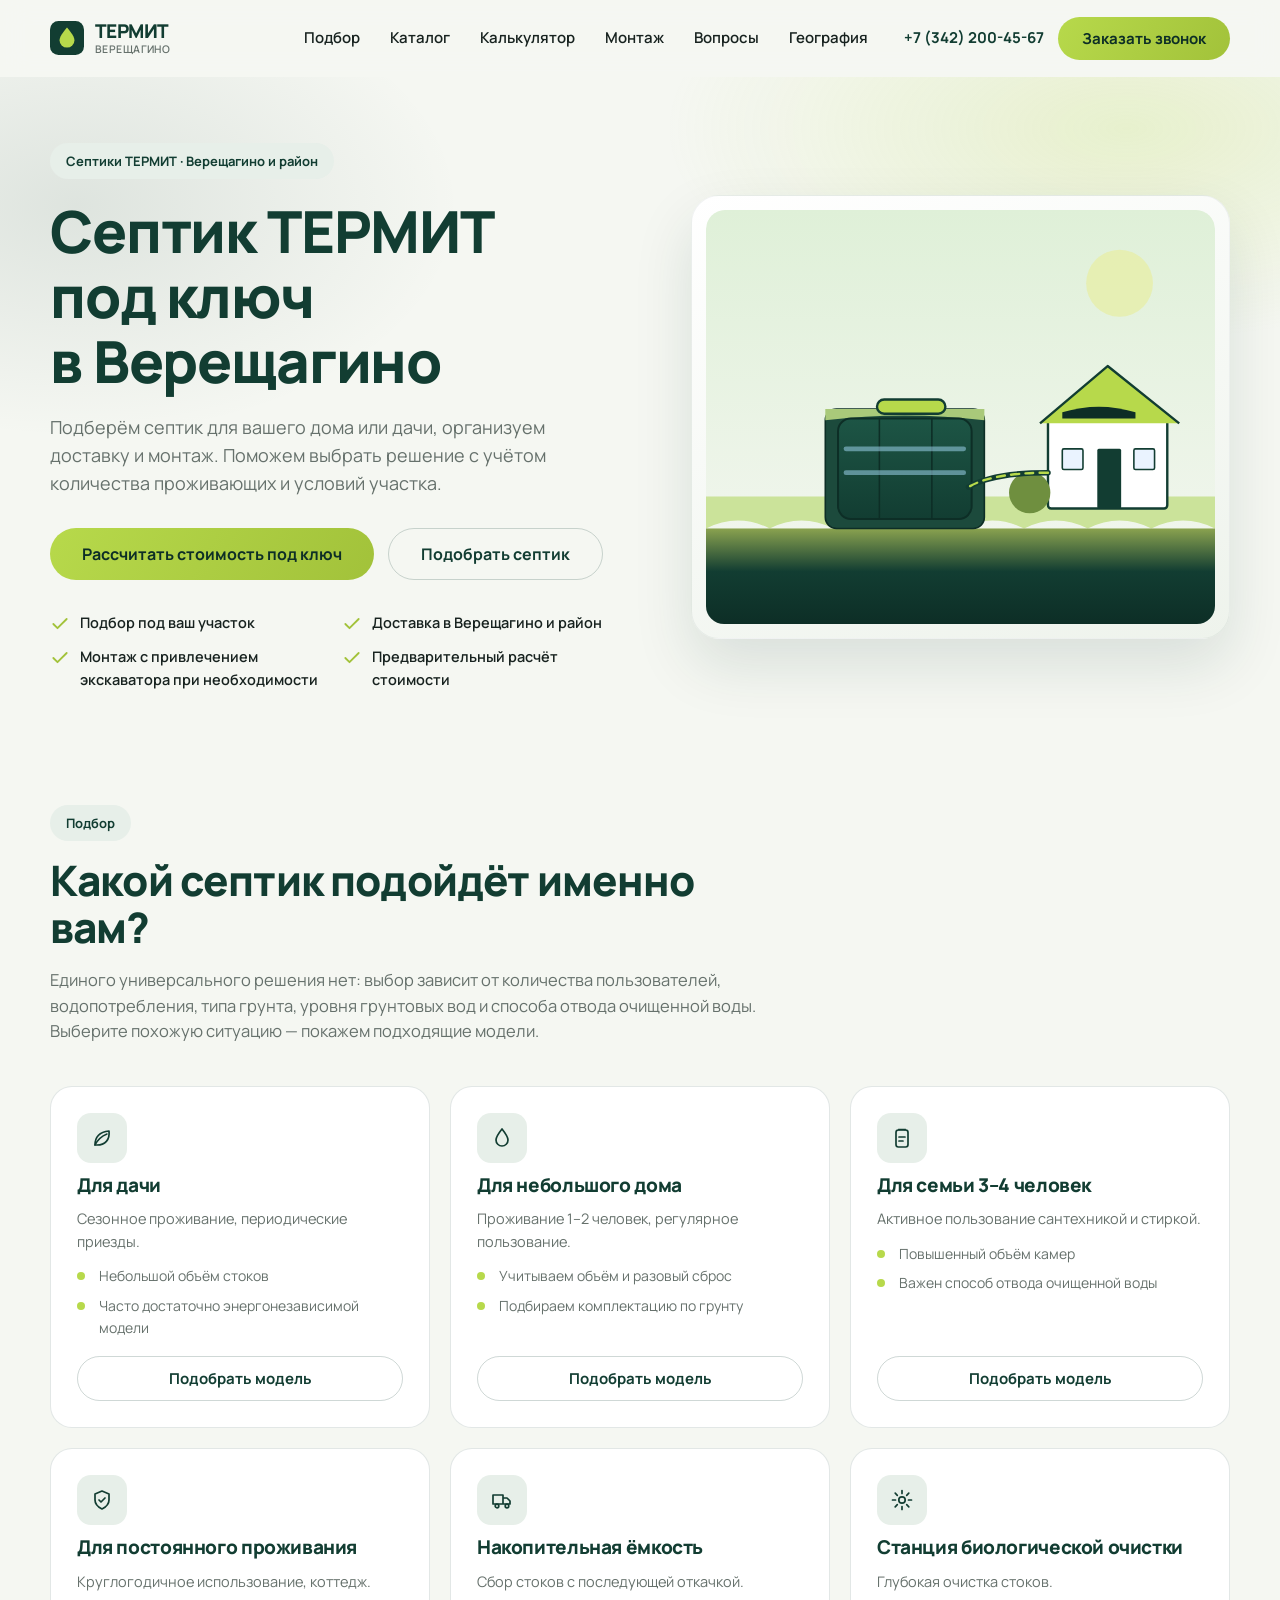
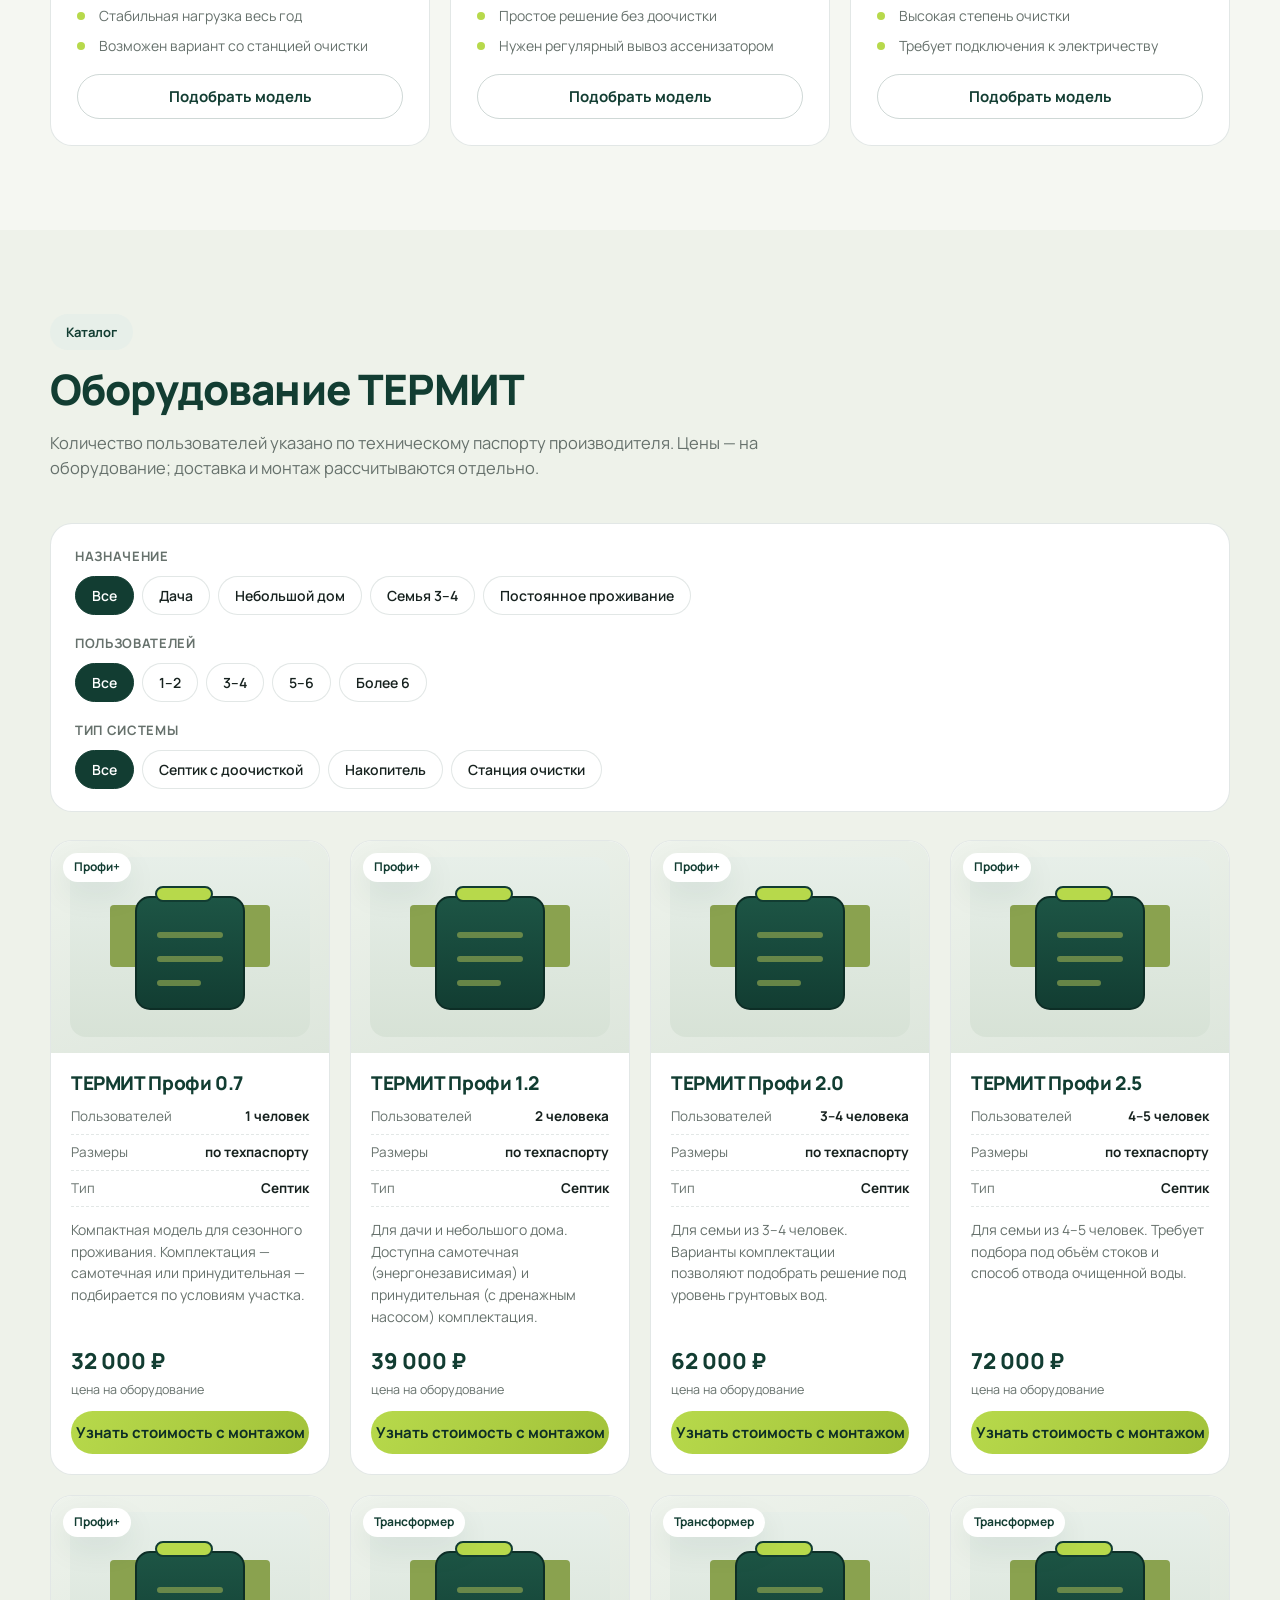
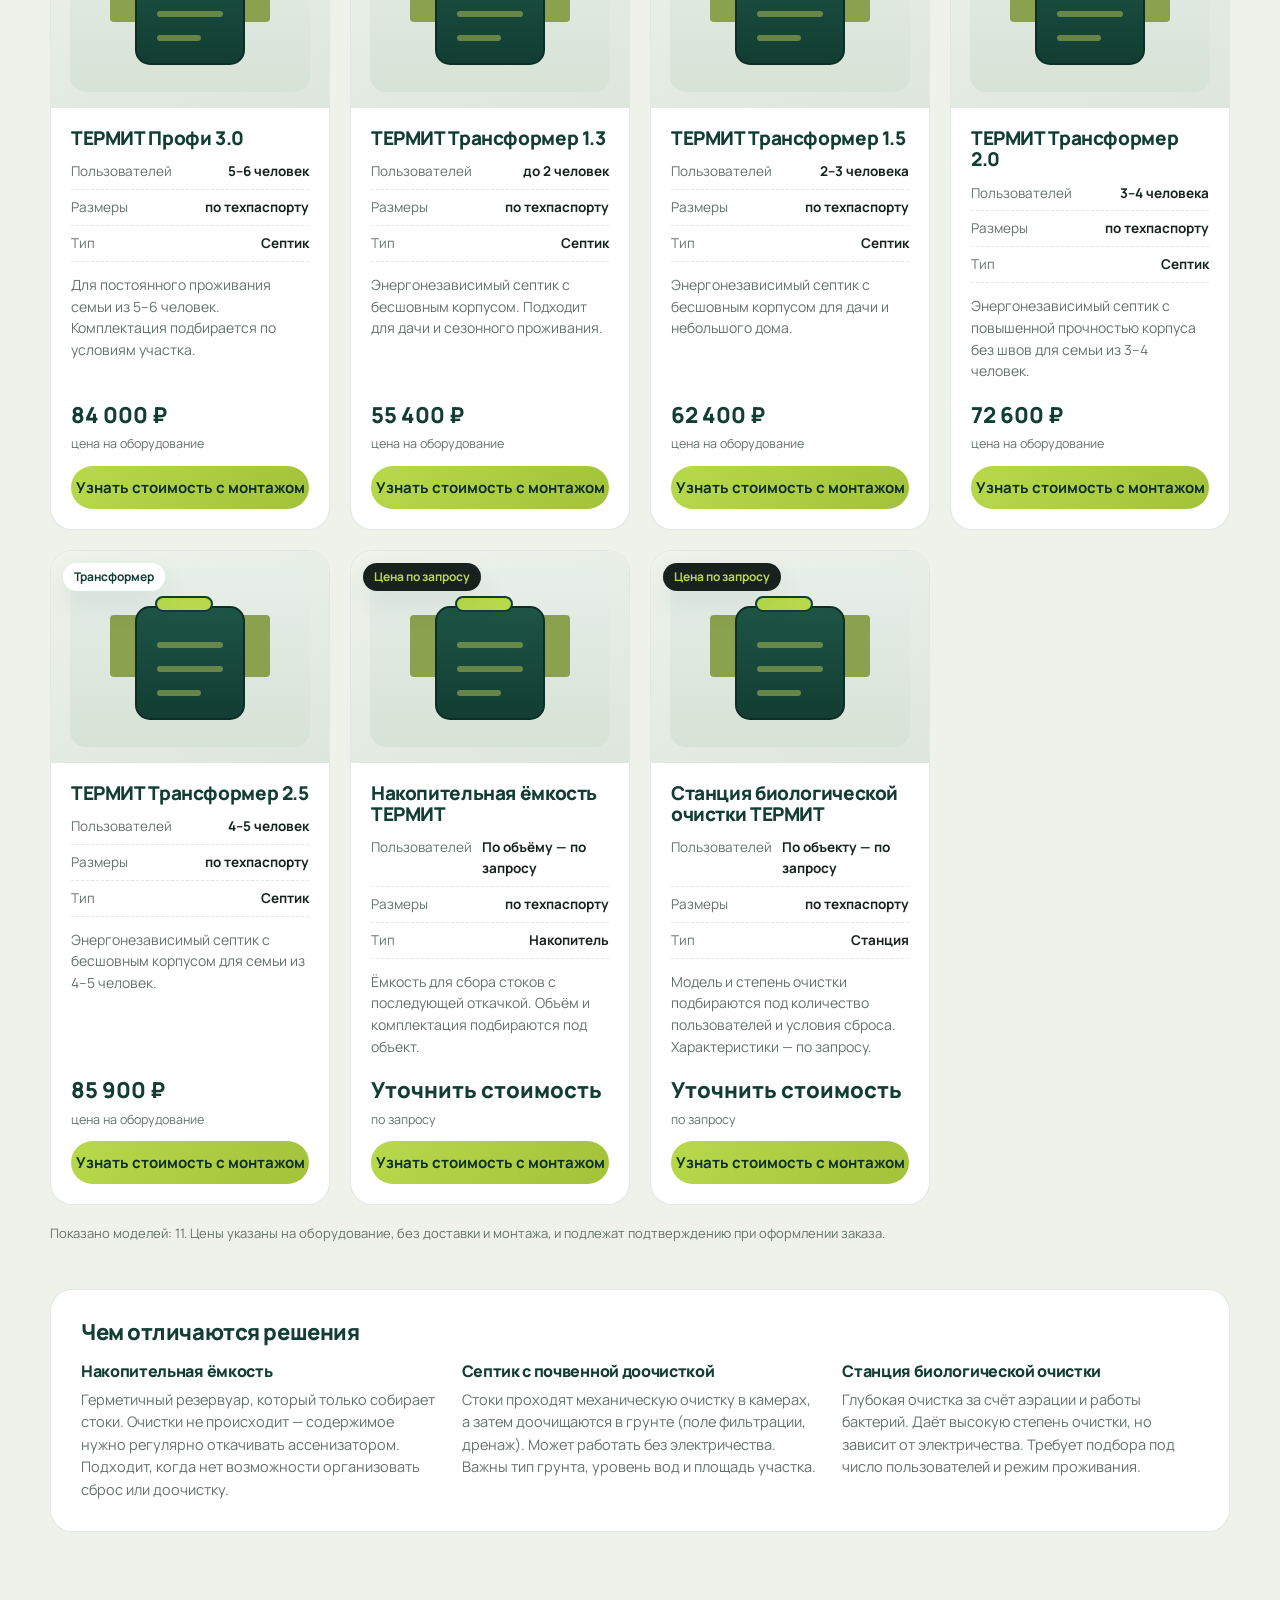
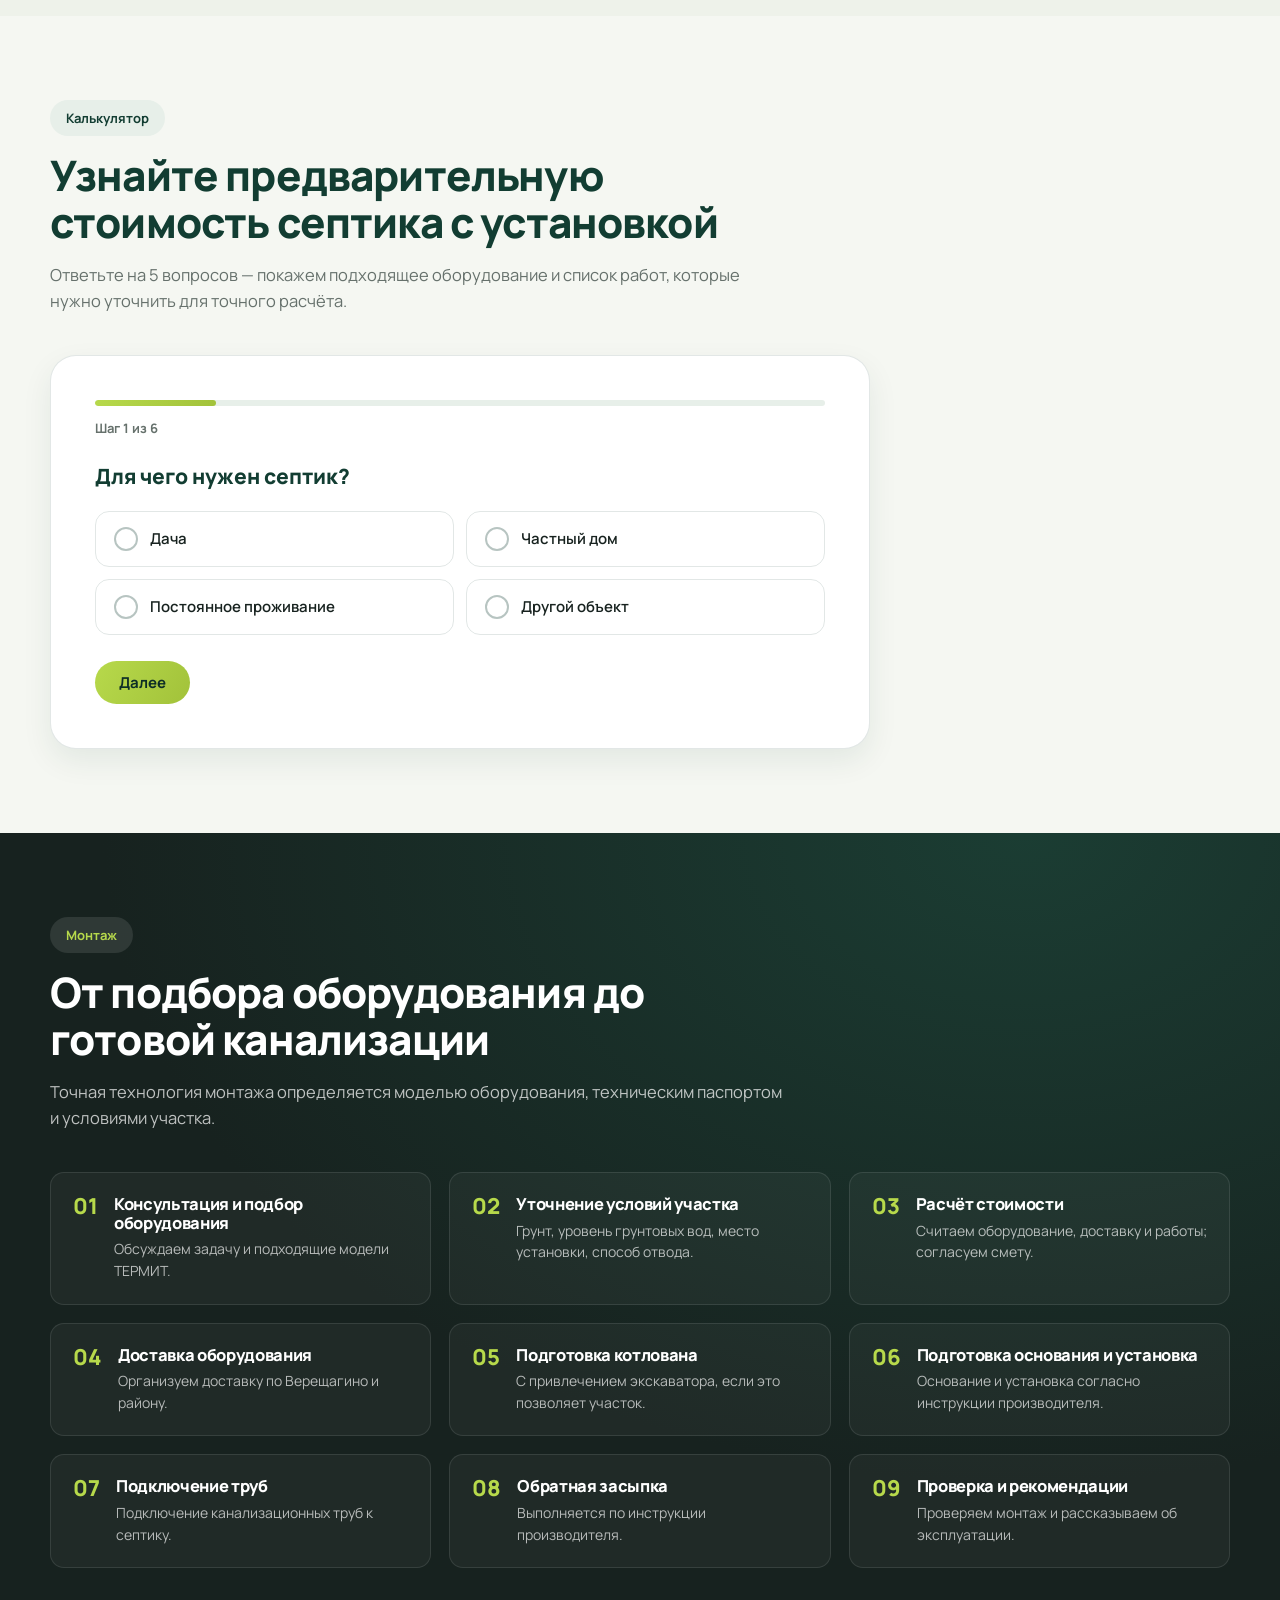
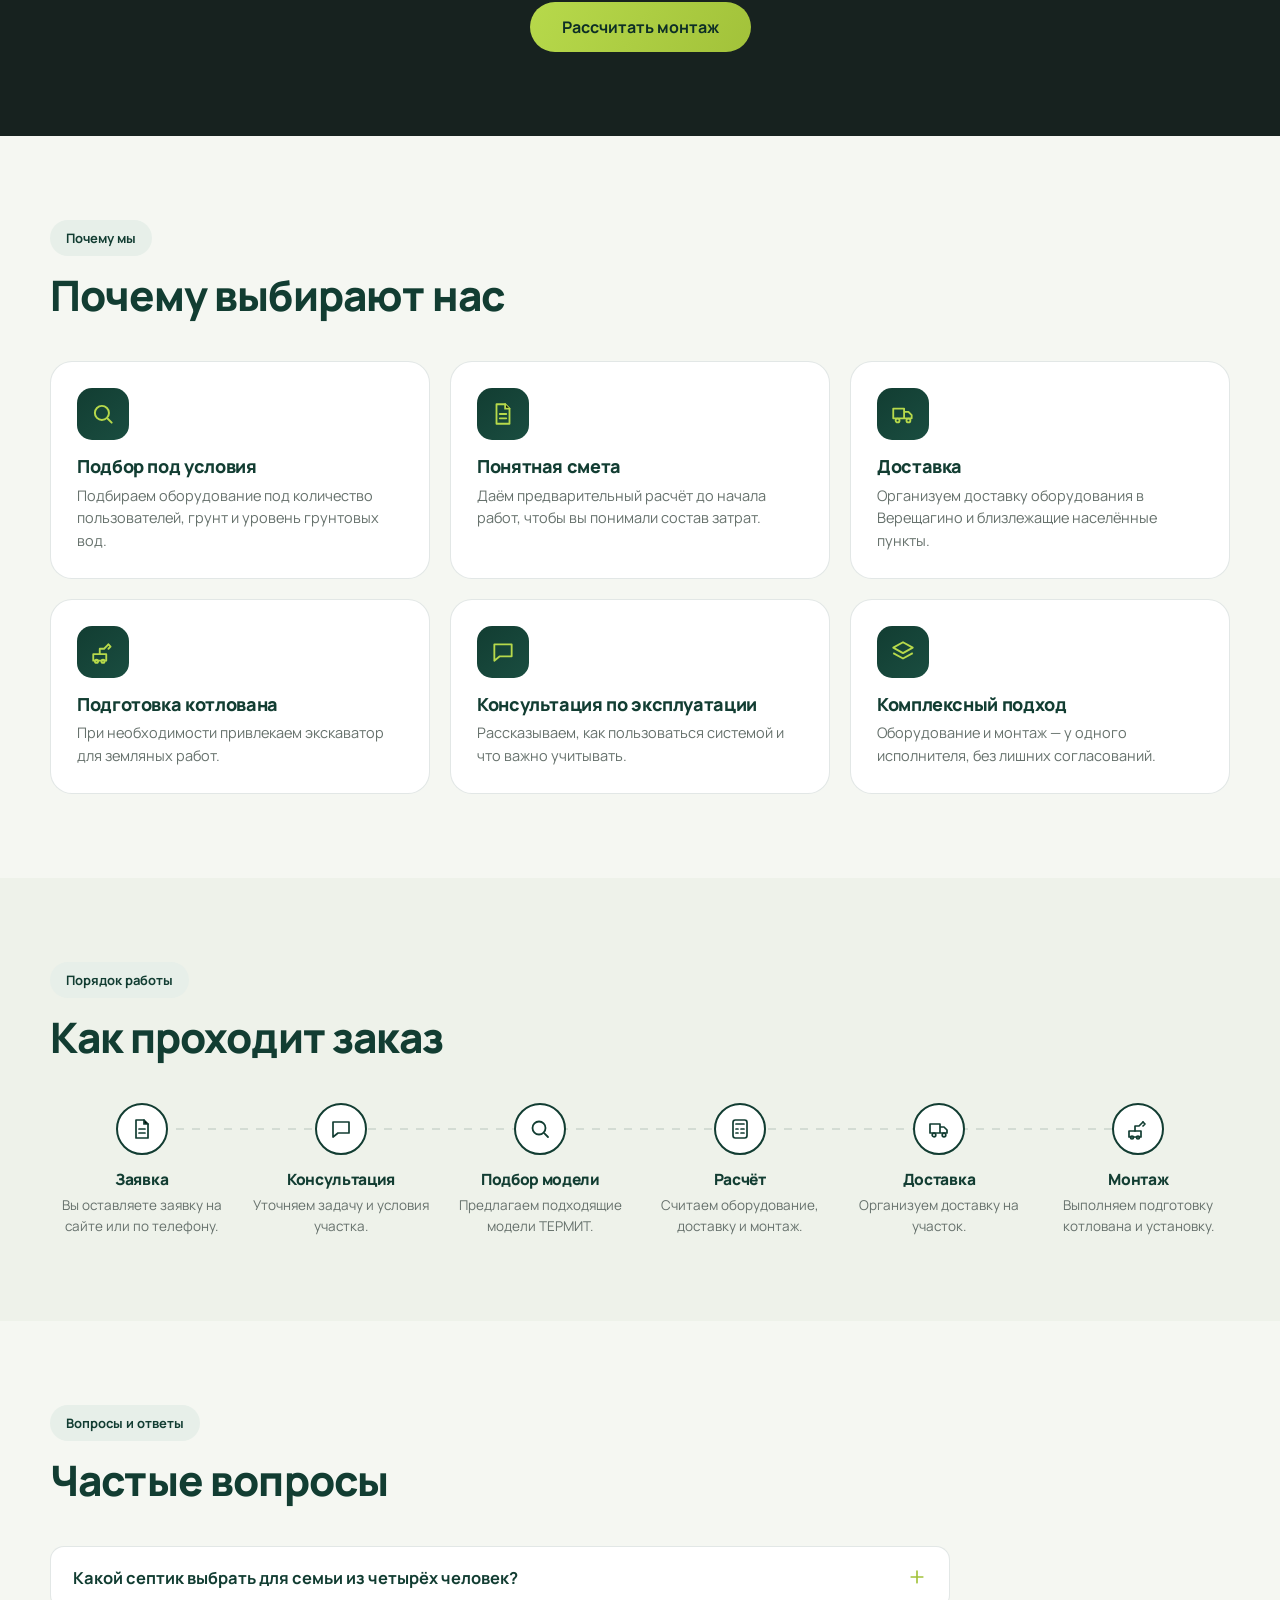
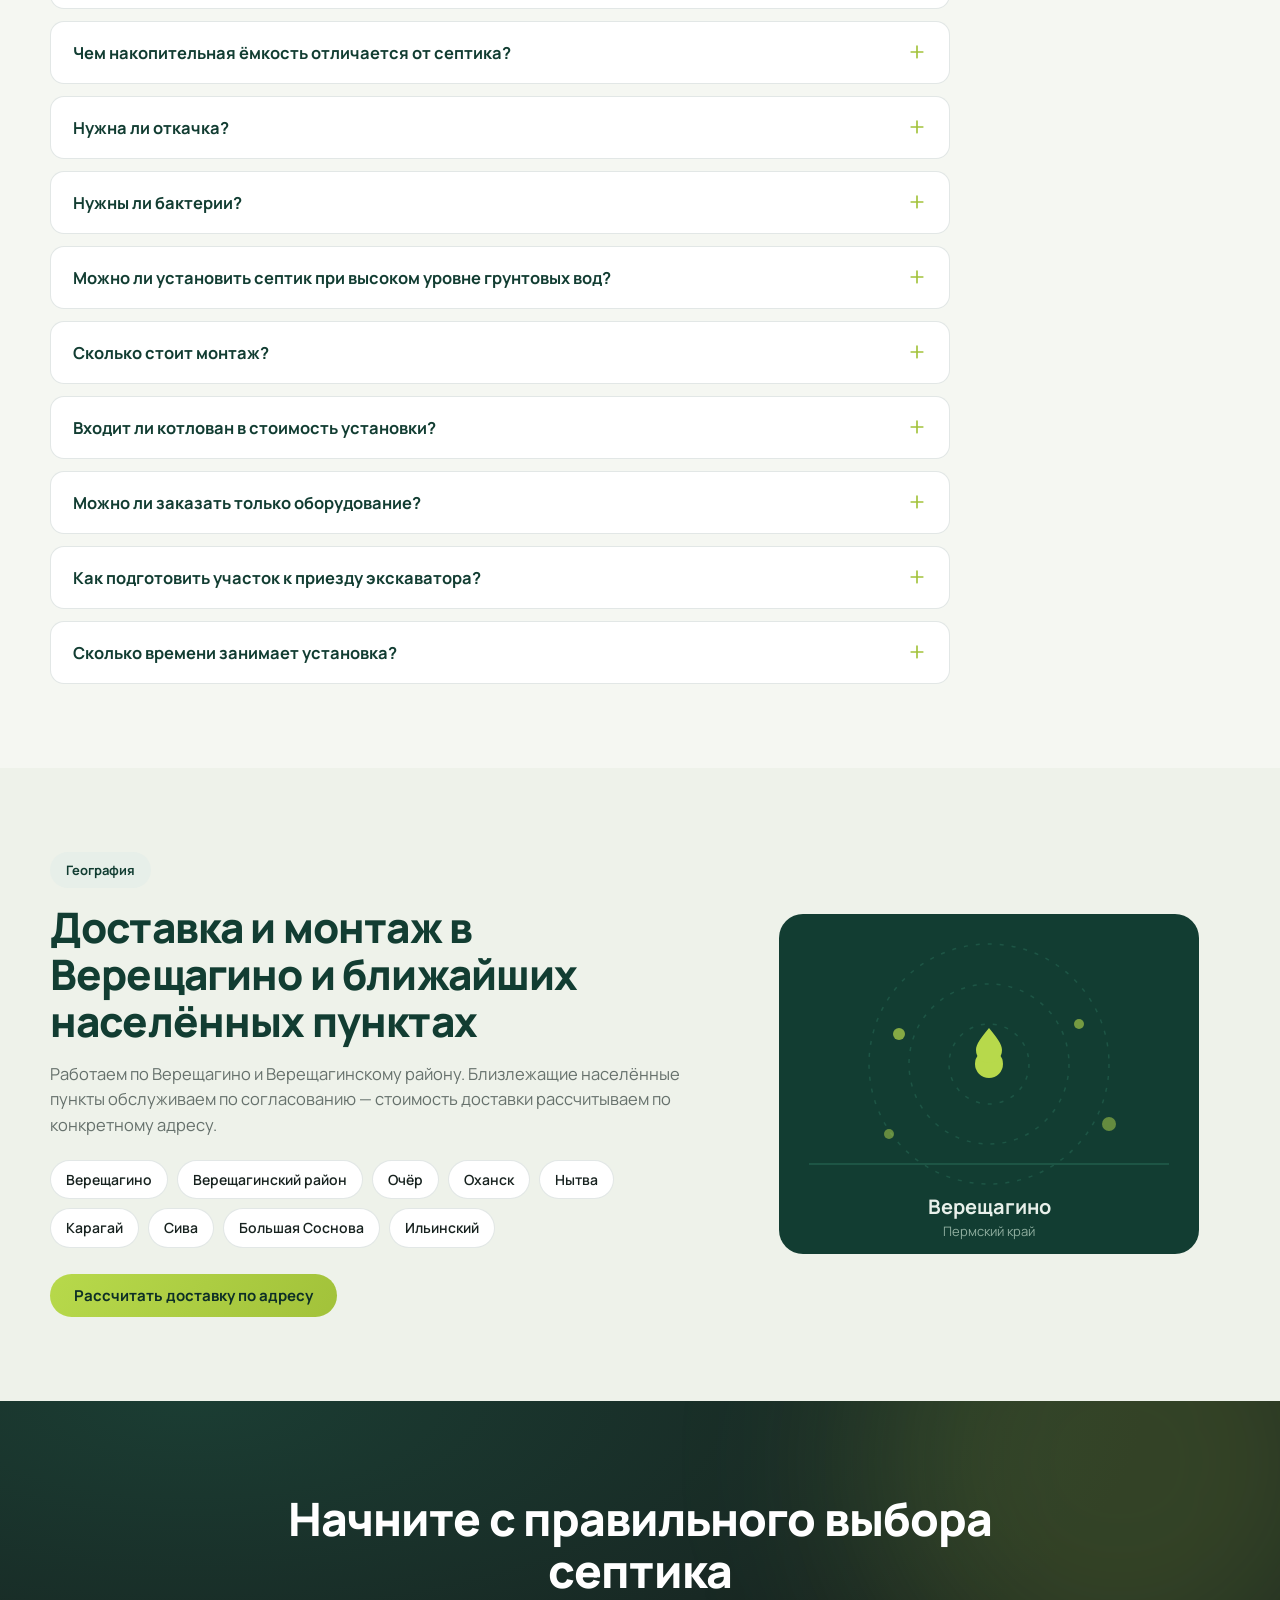
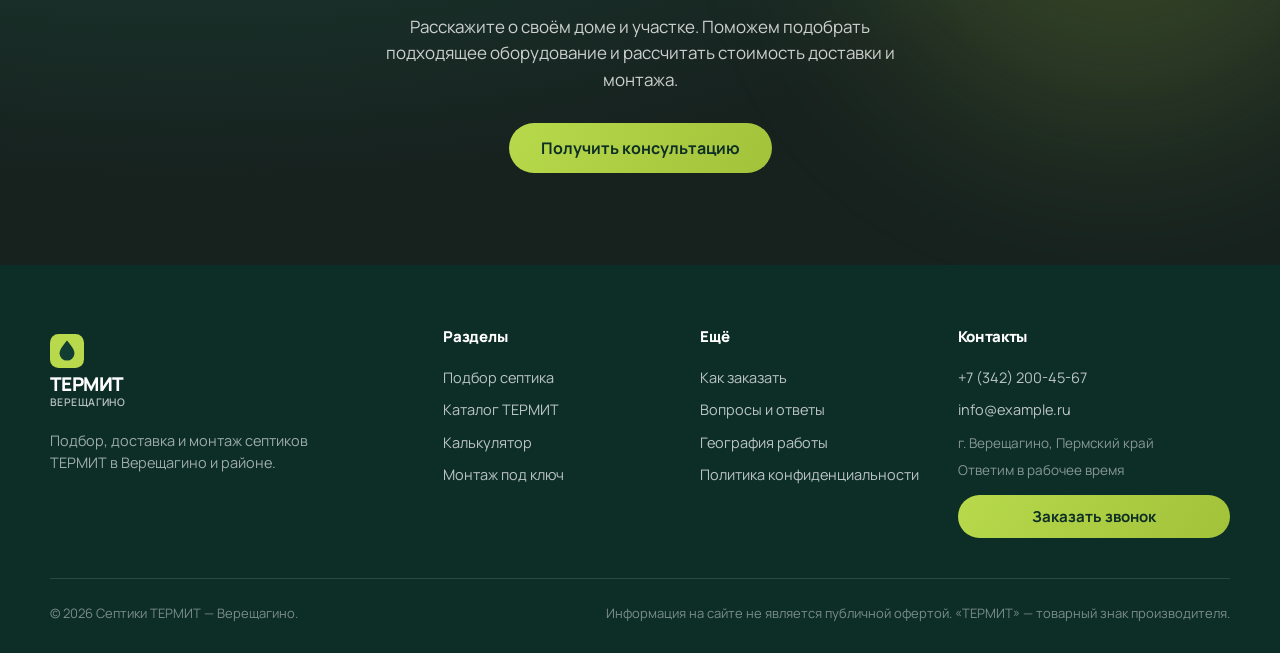
==== commit 92198378: "Актуальные URL сайта вместо заглушек example.ru" ====
--- a/index.html
+++ b/index.html
@@ -7,7 +7,7 @@
   <meta name="description" content="Подбор, доставка и монтаж септиков ТЕРМИТ в Верещагино и районе. Поможем выбрать септик под ваш участок, рассчитаем стоимость под ключ. Оставьте заявку на консультацию." />
   <meta name="keywords" content="септик Верещагино, установка септика Верещагино, ТЕРМИТ Верещагино, монтаж септика под ключ, автономная канализация Верещагино" />
   <meta name="robots" content="index, follow" />
-  <link rel="canonical" href="https://example.ru/" />
+  <link rel="canonical" href="https://aly-labs.github.io/septik-term-vereshchagino/" />
 
   <!-- Open Graph -->
   <meta property="og:type" content="website" />
@@ -32,7 +32,7 @@
     "areaServed": { "@type": "City", "name": "Верещагино" },
     "address": { "@type": "PostalAddress", "addressLocality": "Верещагино", "addressRegion": "Пермский край", "addressCountry": "RU" },
     "telephone": "+7 (342) 200-45-67",
-    "url": "https://example.ru/"
+    "url": "https://aly-labs.github.io/septik-term-vereshchagino/"
   }
   </script>
 </head>
--- a/css/styles.css
+++ b/css/styles.css
@@ -24,6 +24,10 @@
 }
 
 * { box-sizing: border-box; }
+
+/* Атрибут hidden всегда должен скрывать элемент,
+   даже если у элемента задан display (модалка, кнопки калькулятора и т.п.) */
+[hidden] { display: none !important; }
 
 html { scroll-behavior: smooth; }
 
